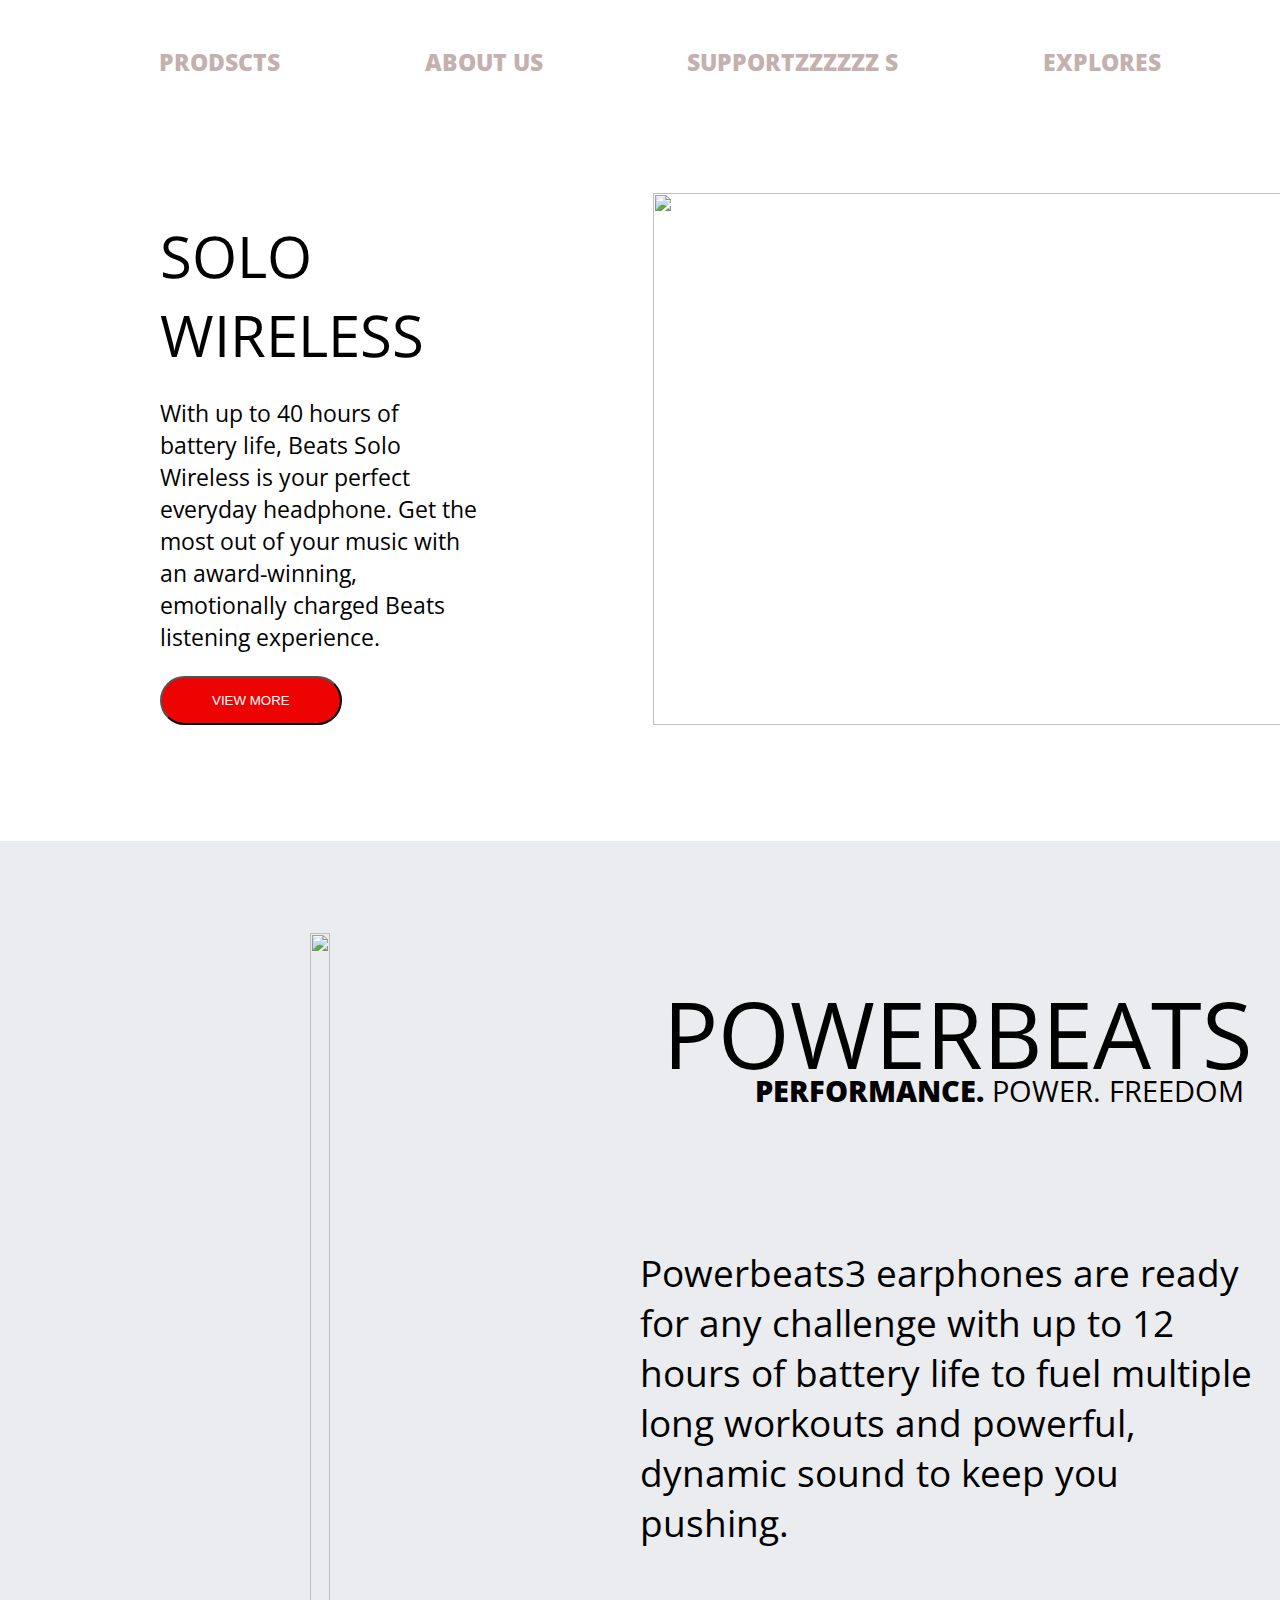
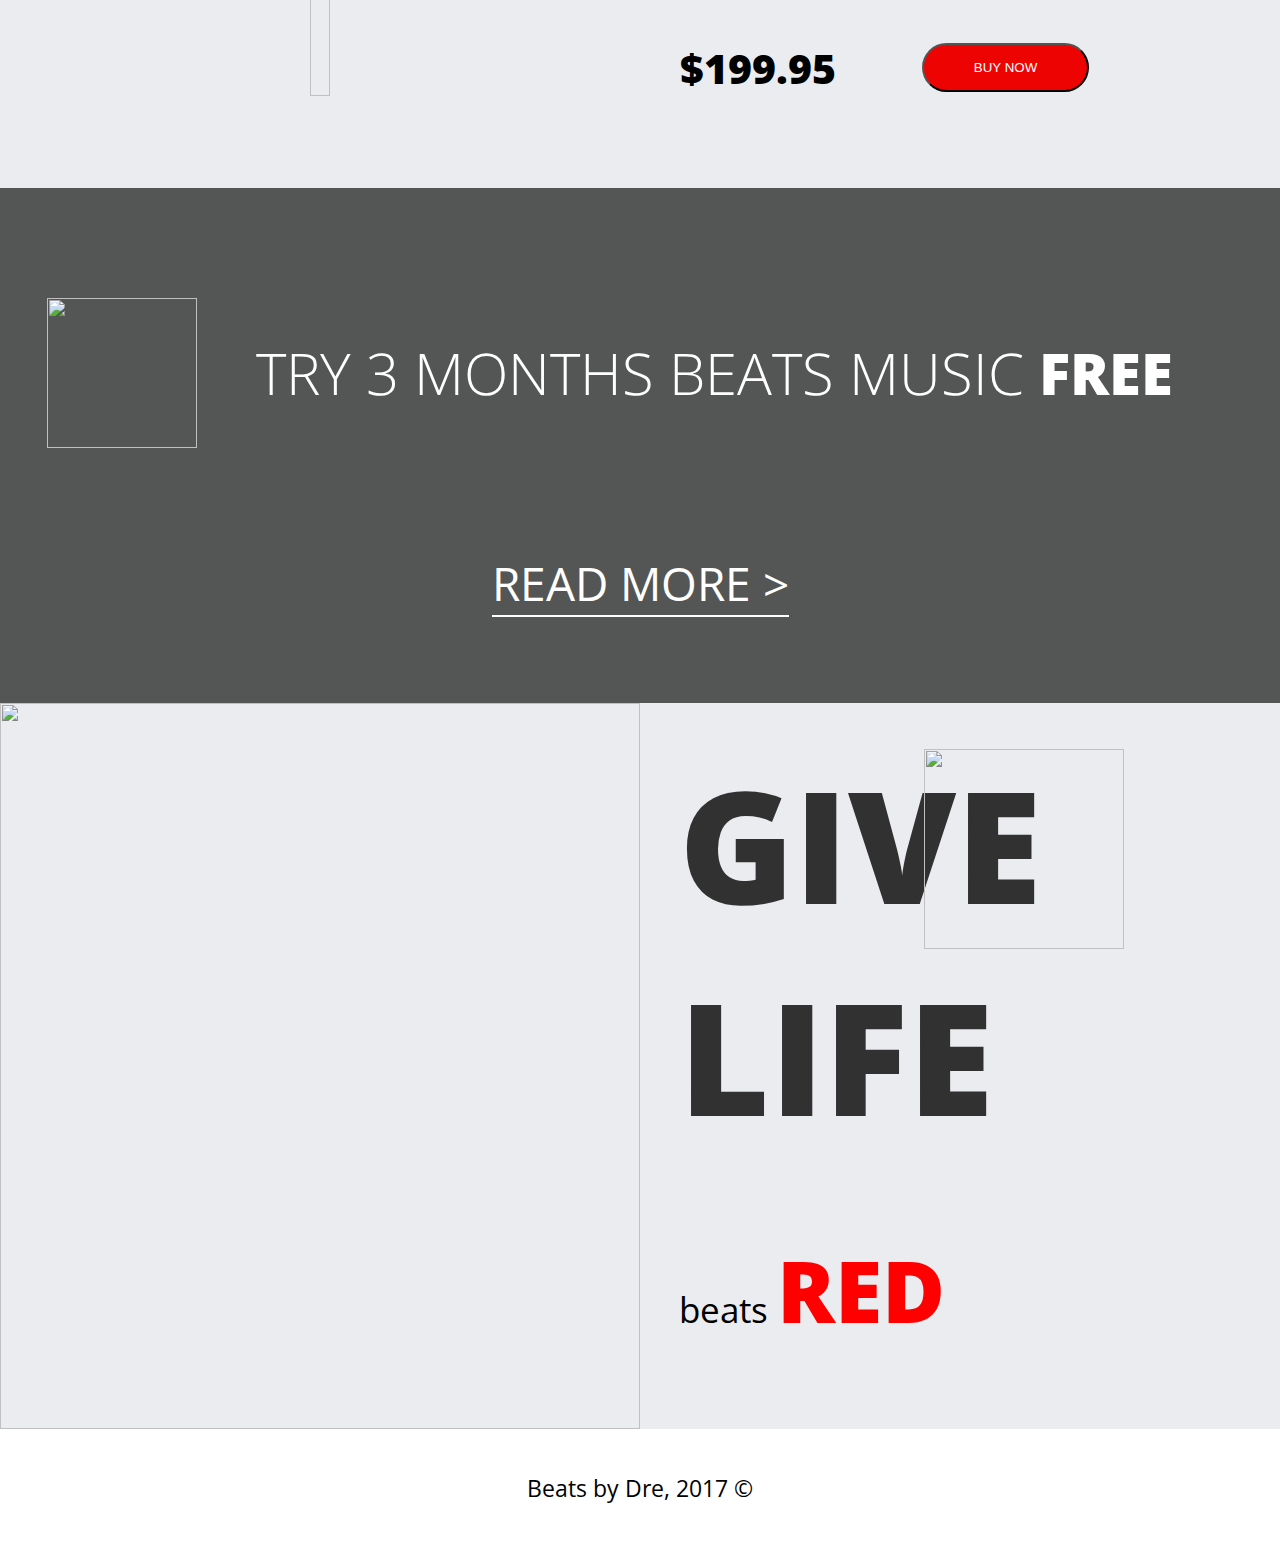
==== HTML & CSS Exam - 28 March 2020/02. Beats/index.html @ fbed69dc "mazane po produkta" ====
<html lang="en">
  <head>
    <meta charset="UTF-8" />
    <meta name="viewport" content="width=device-width, initial-scale=1.0" />
    <link rel="stylesheet" href="styles.css" />
    <title>Document</title>
  </head>
  <body>
    <section class="site-layout">
      <header class="site-header">
        <nav class="site-nav">
          <ul>
            <li>
              <span class="bold uppercase"><a href="#">PRODScts</a></span>
            </li>
            <li>
              <span class="bold uppercase"><a href="#">about us</a></span>
            </li>
            <li>
              <span class="bold uppercase"><a href="#">supportzzzzZZ  s</a></span>
            </li>
            <li>
              <span class="bold uppercase"><a href="#">explores</a></span>
            </li>
          </ul>
        </nav>
        <div class="header-content">
          <div class="left">
            <div class="inner">
              <p><span class="uppercase">solo wireless</span></p>
              <p>
                With up to 40 hours of battery life, Beats Solo Wireless is your
                perfect everyday headphone. Get the most out of your music with
                an award-winning, emotionally charged Beats listening
                experience.
              </p>
              <button class="round">
                <span class="uppercase">view more</span>
              </button>
            </div>
          </div>
          <div class="right">
            <img src="./images/beats-landing-main.jpg" alt="" />
          </div>
        </div>
      </header>
      <main class="site-main">
        <div class="image"></div>
        <div class="main-content">
          <div class="right">
            <div class="inner">
              <div class="powerbeats">
                <p><span class="uppercase">powerbeats</span></p>
                <p>
                  <span class="uppercase"
                    ><span class="bold">performance.</span> power. freedom</span
                  >
                </p>
              </div>
              <p>
                Powerbeats3 earphones are ready for any challenge with up to 12
                hours of battery life to fuel multiple long workouts and
                powerful, dynamic sound to keep you pushing.
              </p>

              <div class="price-button">
                <span class="price"> $199.95 </span>
                <button class="round">
                  <span class="uppercase">buy now</span>
                </button>
              </div>
            </div>
          </div>
          <div class="left">
            <div class="inner">
              <img src="images/powerbeats.png" alt="" />
            </div>
          </div>
        </div>
        <div class="read-more">
          <p>
            <img src="images/beats-logo-small-white.png" alt="" />
            <span class="uppercase"
              >try 3 months beats music <span class="bold">free</span></span
            >
          </p>
          <a href="#"> <span class="uppercase">read more</span> > </a>
        </div>
        <div class="give-life">
          <div class="left">
            <img src="images/beats-girl.png" alt="" />
          </div>
          <div class="right">
            <img src="images/beats-red.png" alt="" />
            <div class="right-text">
              <p>
                <span class="uppercase">give life</span>
              </p>
              <p>beats <span class="uppercase red bold">red</span></p>
            </div>
          </div>
        </div>
      </main>
      <footer><p>Beats by Dre, 2017 ©</p></footer>
    </section>
  </body>
</html>
---- HTML & CSS Exam - 28 March 2020/02. Beats/styles.css ----
@import url("https://fonts.googleapis.com/css2?family=Open+Sans:wght@300;400;600;700;800&display=swap");

html,
body {
  font-family: "Open Sans", sans-serif;
  margin: 0;
  padding: 0;
  overflow-x: hidden;
  font-size: 1.2em;
}

li {
  list-style-type: none;
}

a {
  text-decoration: none;
}

img {
  width: 100%;
}

p > span {
  font-size: 2.5em;
}

header {
  margin-bottom: 5em;
}

button.round {
  border-radius: 30px;
  padding: 15px 50px;
}

button.round:nth-of-type(1) {
  background-color: #ee0303;
  color: white;
}

.price {
  font-weight: 800;
  font-size: 1.8em;
  padding-right: 5px;
}

.red {
  color: red;
}
.site-layout {
  display: grid;
}

.site-header nav.site-nav ul {
  display: flex;
  margin: 0;
  justify-content: space-around;
}

.site-header nav {
  margin: 2em 2em 5em 2em;
}

.site-header .header-content {
  display: flex;
}

.site-header .header-content .left,
.site-header .header-content .right {
  flex: 1 1 50%;
}

.site-header .header-content .left {
  align-self: center;
}

.header-content .left .inner {
  margin: 0 auto;
  max-width: 50%;
}

.header-content .right {
  position: relative;
  left: 1%;
}

.site-header nav ul li a {
  color: rgb(197, 176, 176);
}

.site-main {
  background-color: #ebecef;
}

.uppercase {
  text-transform: uppercase;
}
.bold {
  font-weight: 800;
}

.site-header {
  background-color: #fff;
}

.main-content {
  display: flex;
  margin: 4em 0;
}

.main-content .left {
  order: 0;
}

.main-content .right {
  align-self: right;
  order: 1;
}

.main-content .left,
.main-content .right {
  flex: 1 1 50%;
  display: flex;
}

.main-content .left {
  justify-content: center;
}

.main-content .right .inner {
  flex: 0 0 80%;
  margin-right: 5%;
}

.main-content p:nth-of-type(1) {
  font-size: 1.6em;
}

.main-content p:nth-of-type(1) + p > span {
  font-size: 1.5rem;
}

.powerbeats {
  margin-left: 1em;
  display: flex;
  flex-wrap: wrap;
  flex-direction: column;
  justify-content: center;
  align-items: baseline;
  position: relative;

  margin-bottom: 5em;
}

.powerbeats p ~ p {
  position: absolute;
  top: 5em;
  left: 4em;
}

.price-button {
  display: flex;
  max-width: 80%;
  margin-top: 4em;
  justify-content: space-around;
  align-items: center;
}

.price-button > span.price {
  align-self: flex-end;
}

.read-more {
  background-color: #545555;
  display: flex;
  justify-content: center;
  height: 47vh;
  text-align: center;
  flex-wrap: wrap;
  color: #fff;
  padding: 2em 0;
}

.read-more > p {
  flex: 1 1 100%;
  align-self: center;
}

.read-more a {
  align-self: center;
  font-size: 2em;
  color: #fff;
  border-bottom: 2px solid #fff;
}

.read-more p {
  display: flex;
  justify-content: center;
}

.read-more p > span {
  flex: 0 0 18em;
  align-self: center;
}

.read-more p > img {
  width: 150px;
}
.read-more p {
  font-weight: 200;
}

.give-life {
  display: flex;
}

.give-life .left,
.give-life .right {
  flex: 1 1 50%;
}

.give-life .left img {
  width: 100%;
}

.give-life img {
  width: 200px;
}

.give-life .right {
  display: flex;
  justify-content: center;
}

.give-life .right img {
  order: 1;
  flex: 0 0 2em;
  padding: 2em 0;
}

.give-life .right-text {
  display: flex;
  flex-wrap: wrap;
  flex-direction: column;
  justify-content: center;
  align-content: center;
  max-width: 20%;
}

.give-life .right-text p:first-child > span {
    font-weight: 800;
    font-size: 4.5em;
    color: #313131;
}

.give-life .right-text p  {
    font-size: 1.5em;
}

footer p {
  padding: 20px;
  text-align: center;
}
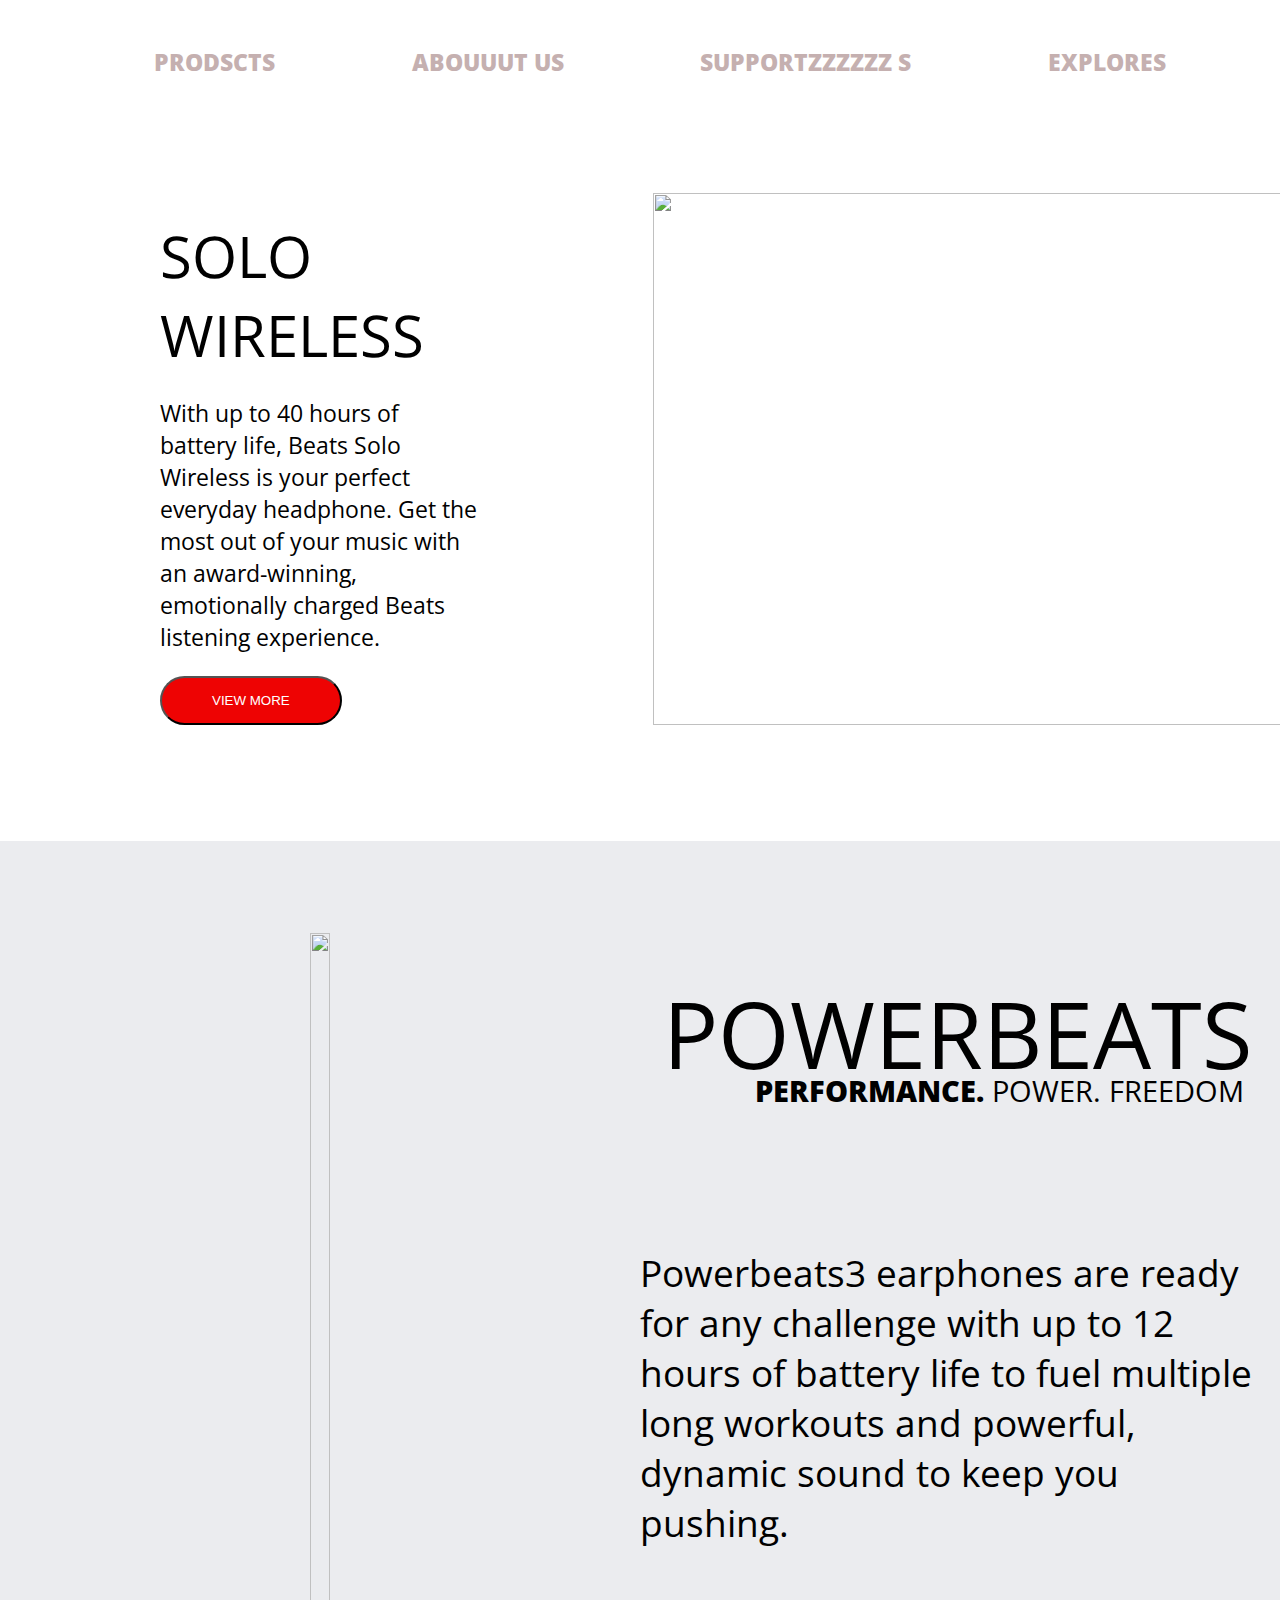
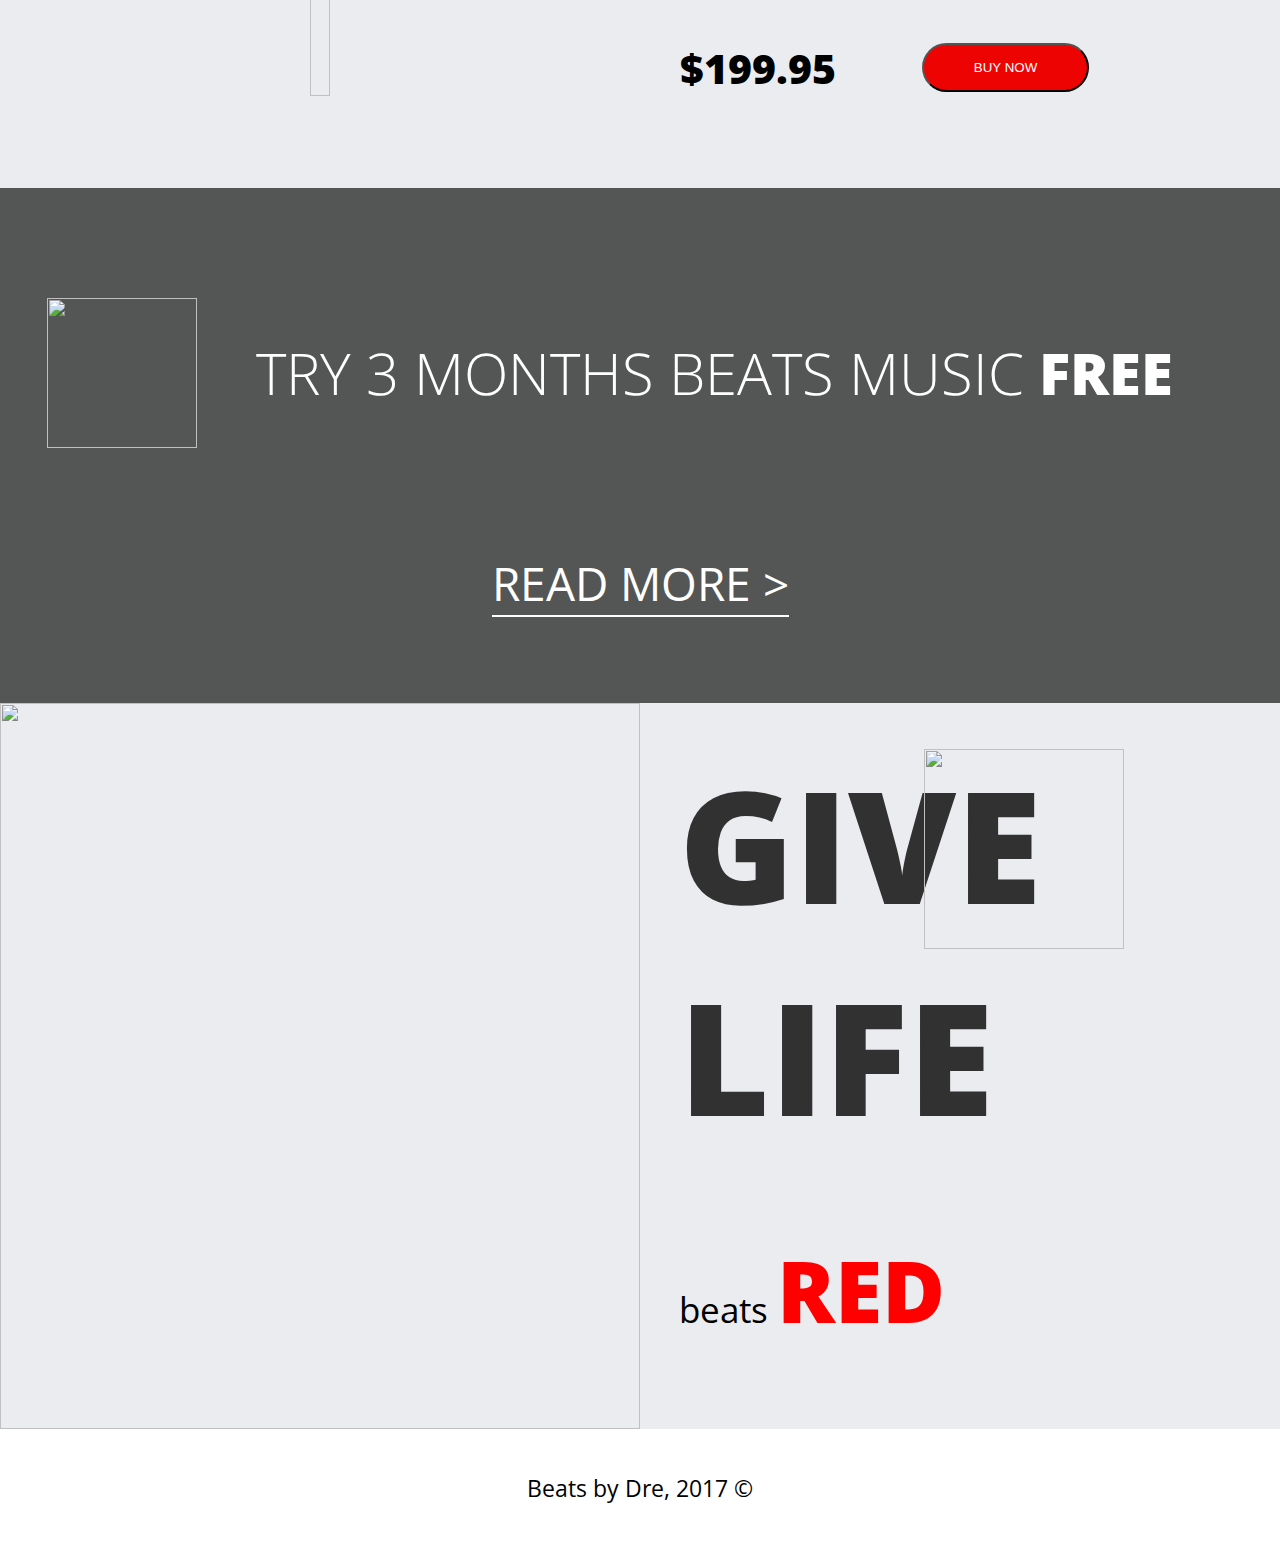
==== commit 9c77e8a7: "update about us" ====
--- a/HTML & CSS Exam - 28 March 2020/02. Beats/index.html
+++ b/HTML & CSS Exam - 28 March 2020/02. Beats/index.html
@@ -14,7 +14,7 @@
               <span class="bold uppercase"><a href="#">PRODScts</a></span>
             </li>
             <li>
-              <span class="bold uppercase"><a href="#">about us</a></span>
+              <span class="bold uppercase"><a href="#">aboUUUt us</a></span>
             </li>
             <li>
               <span class="bold uppercase"><a href="#">supportzzzzZZ  s</a></span>
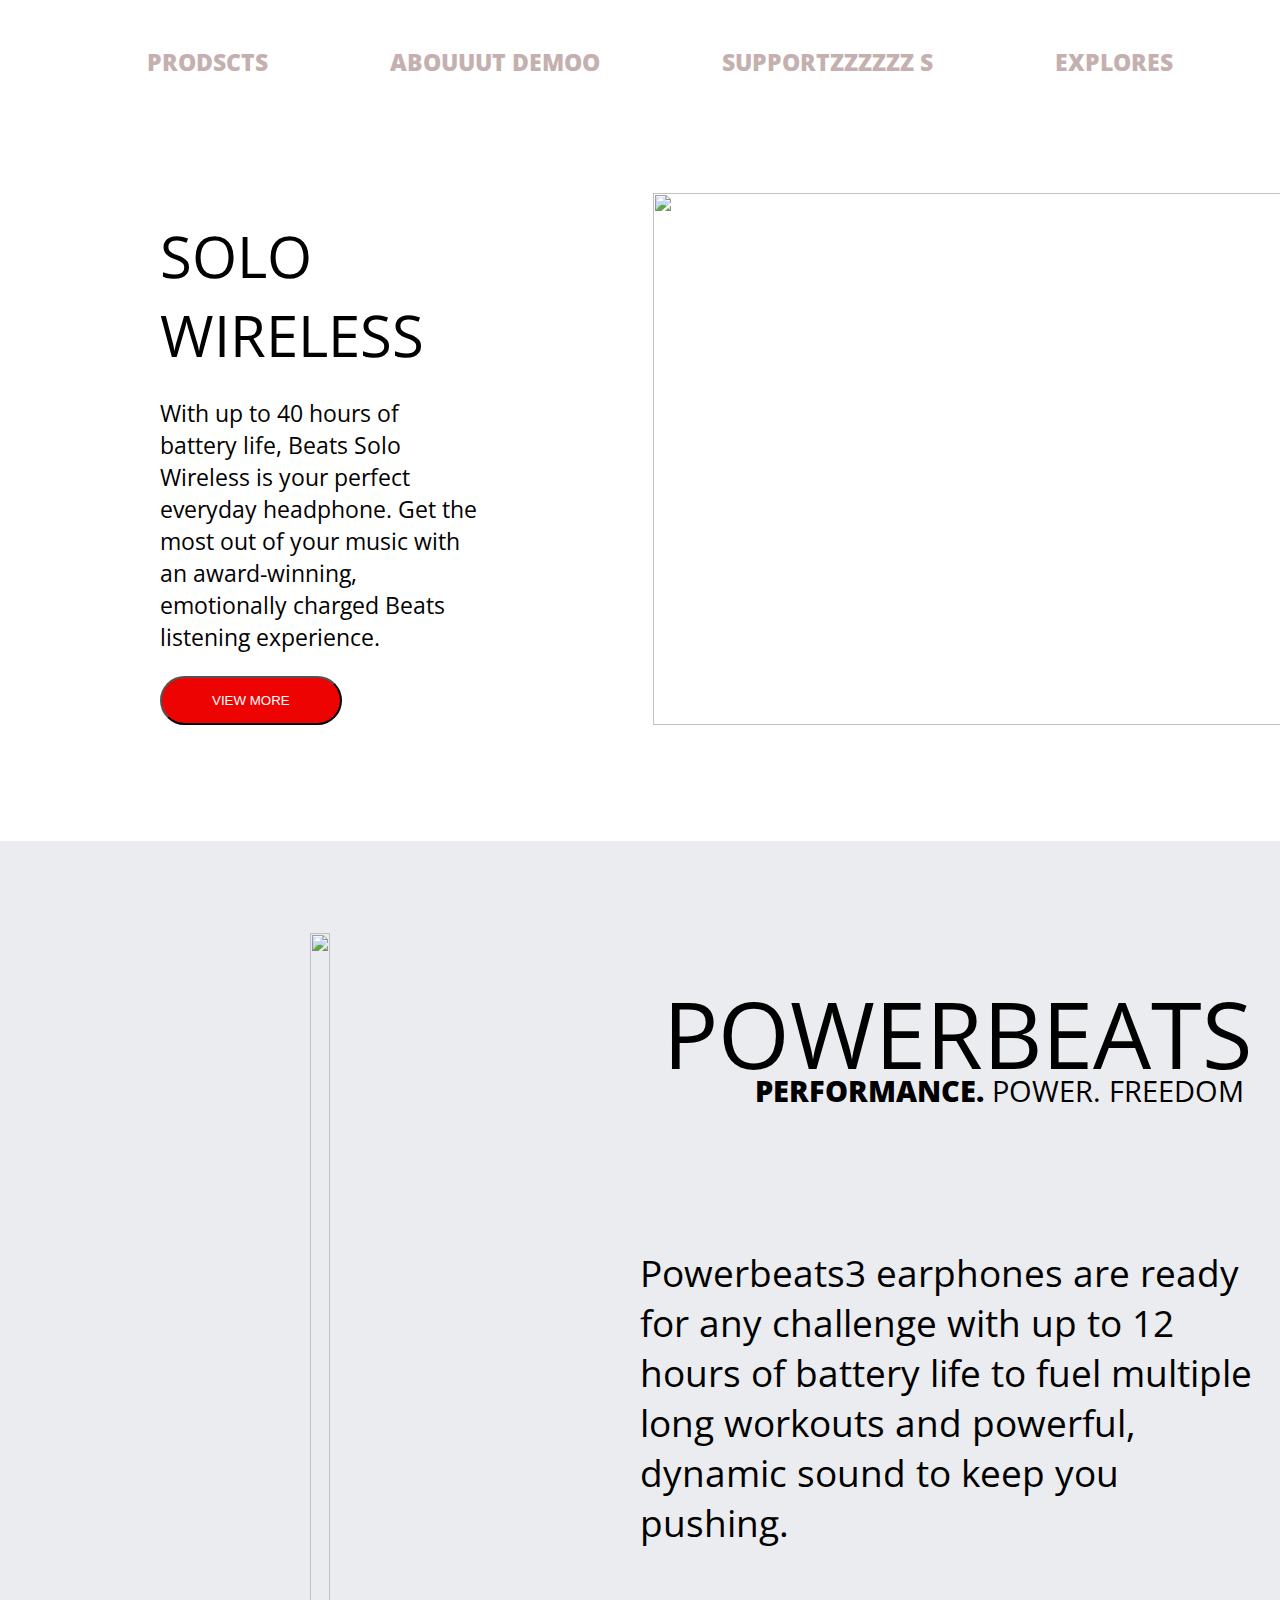
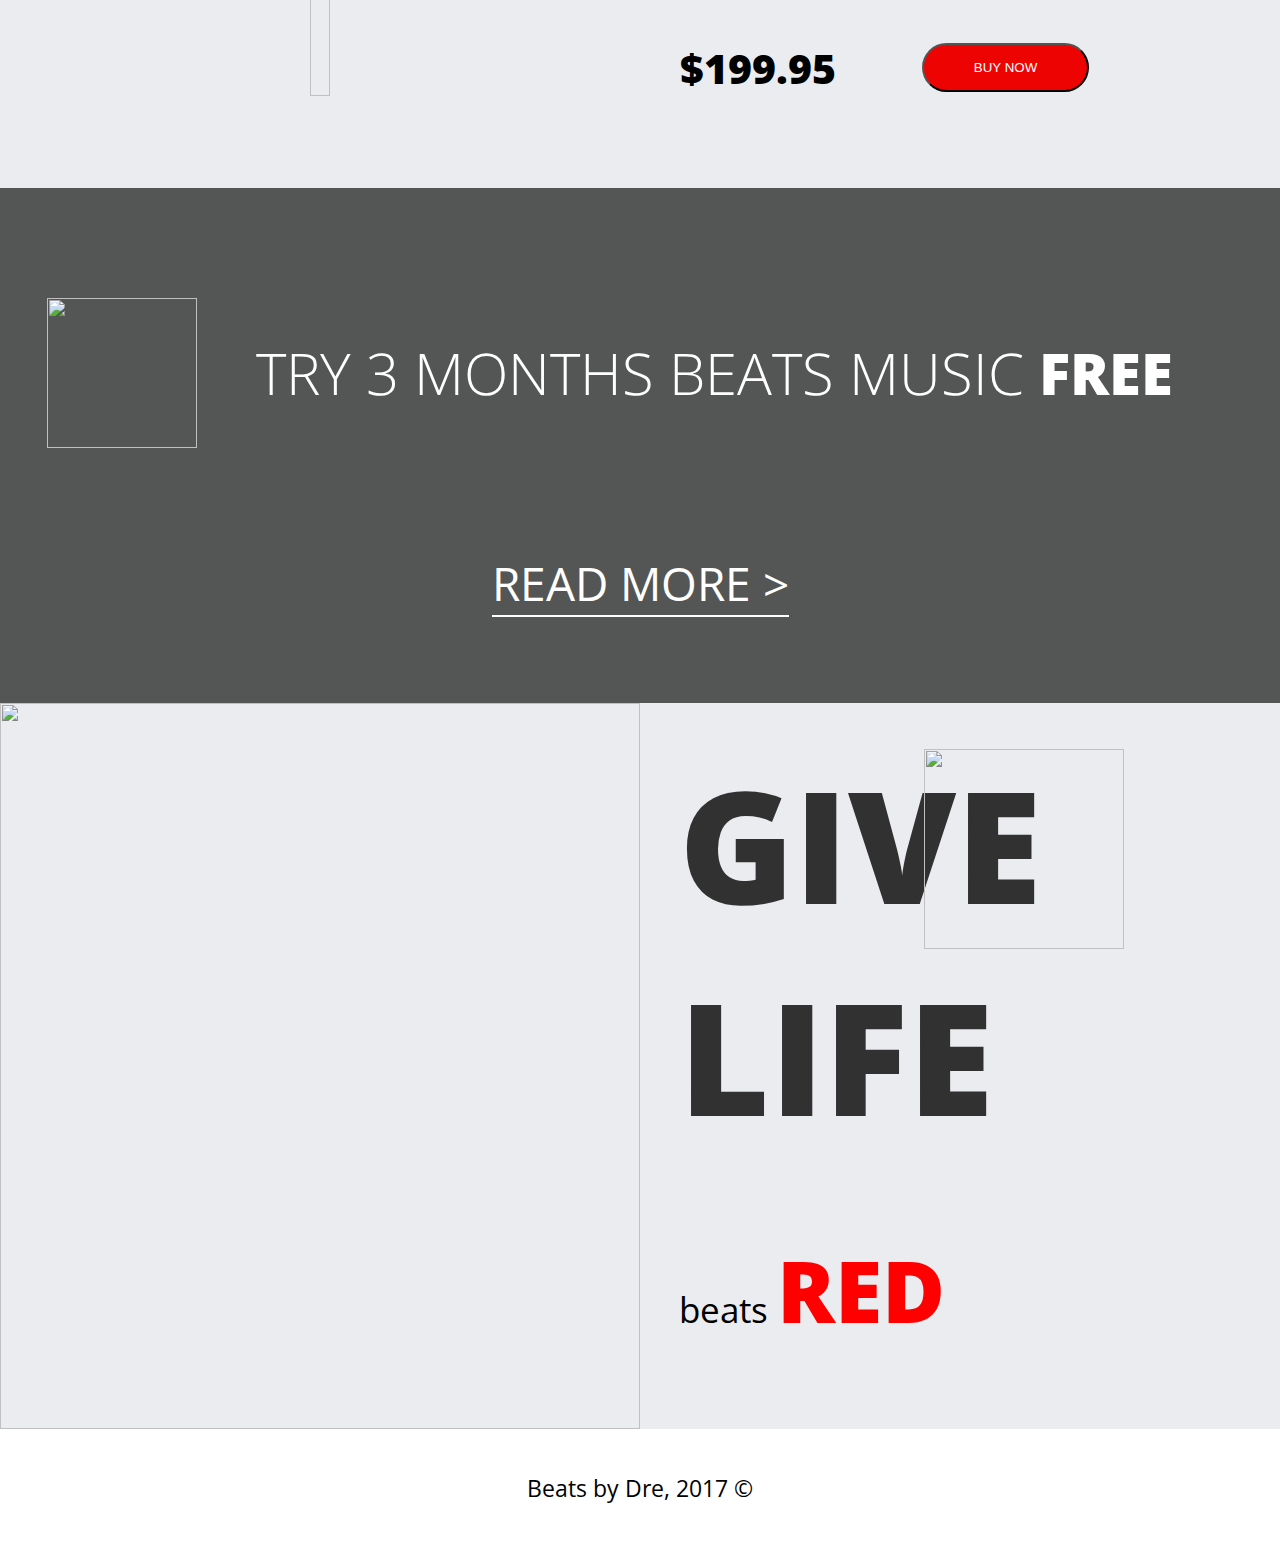
==== commit 490b8152: "stashed changes" ====
--- a/HTML & CSS Exam - 28 March 2020/02. Beats/index.html
+++ b/HTML & CSS Exam - 28 March 2020/02. Beats/index.html
@@ -14,7 +14,7 @@
               <span class="bold uppercase"><a href="#">PRODScts</a></span>
             </li>
             <li>
-              <span class="bold uppercase"><a href="#">aboUUUt us</a></span>
+              <span class="bold uppercase"><a href="#">aboUUUt DEMOO</a></span>
             </li>
             <li>
               <span class="bold uppercase"><a href="#">supportzzzzZZ  s</a></span>
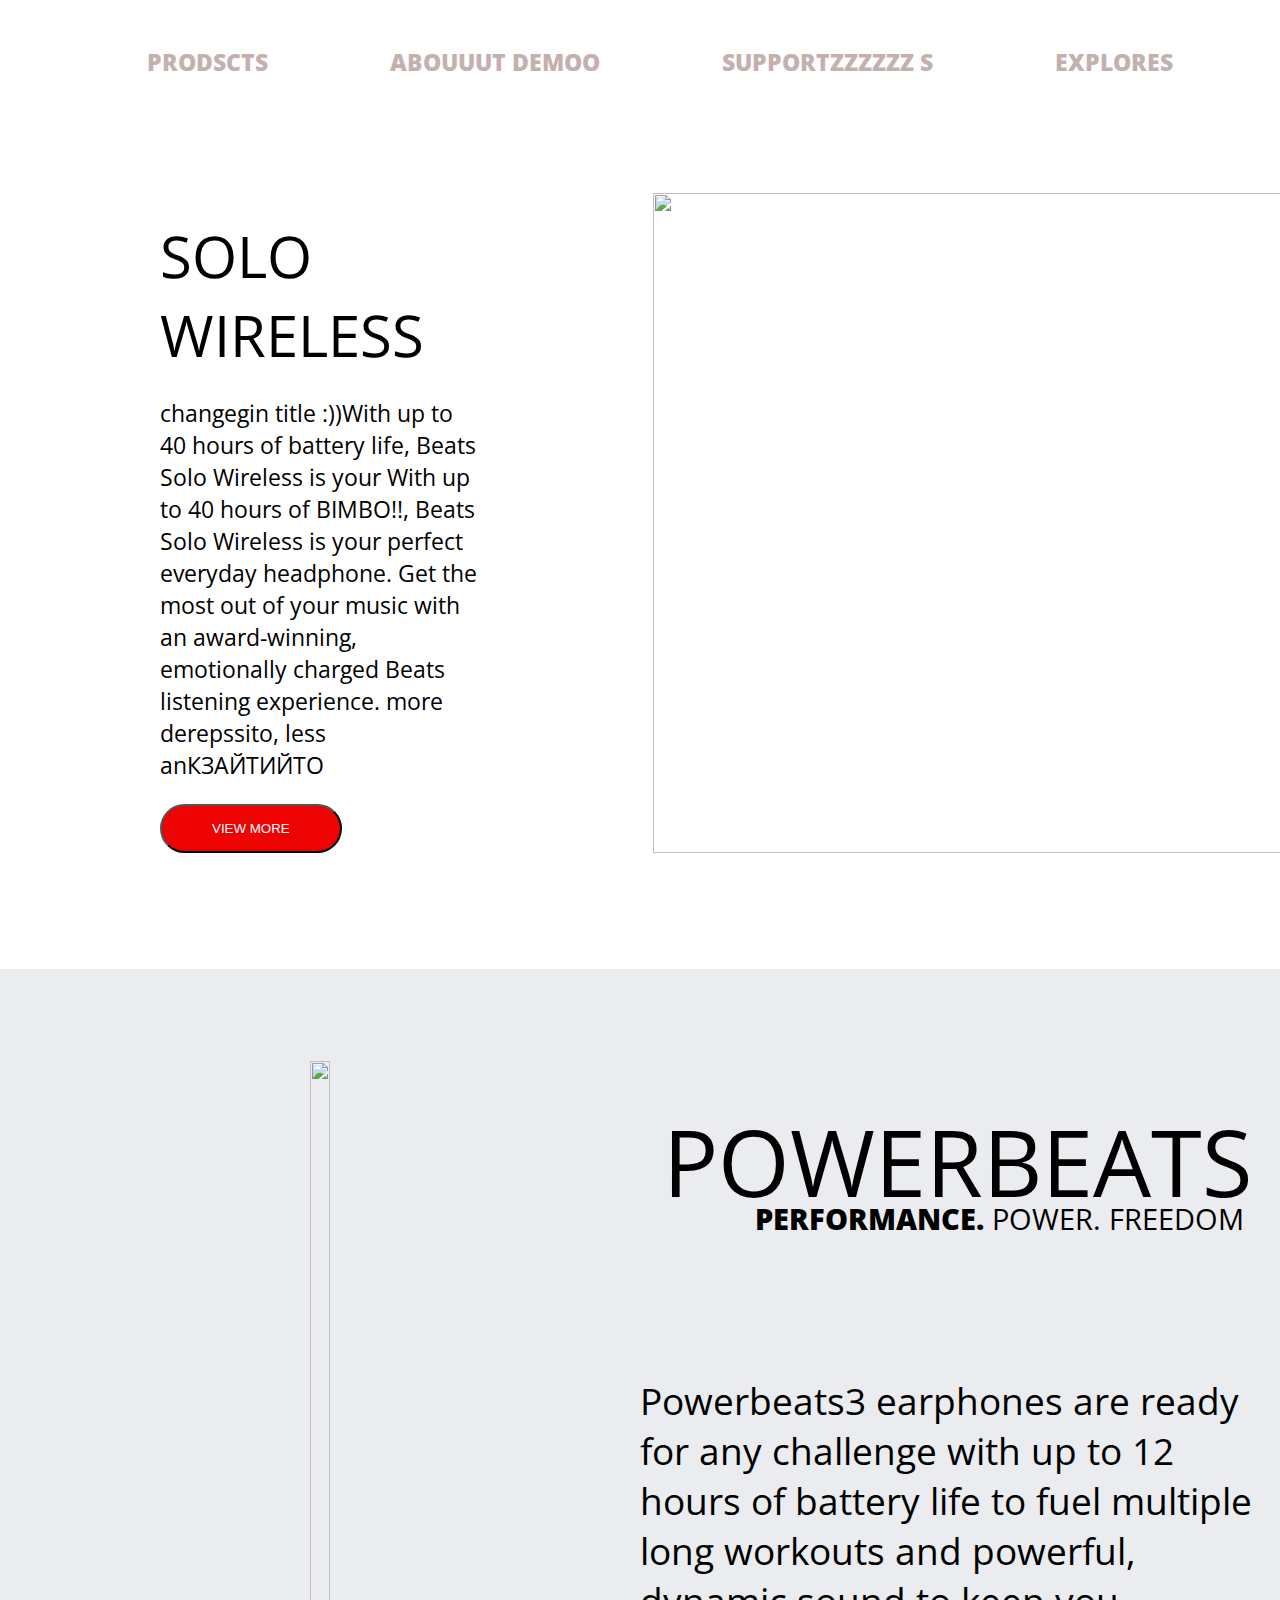
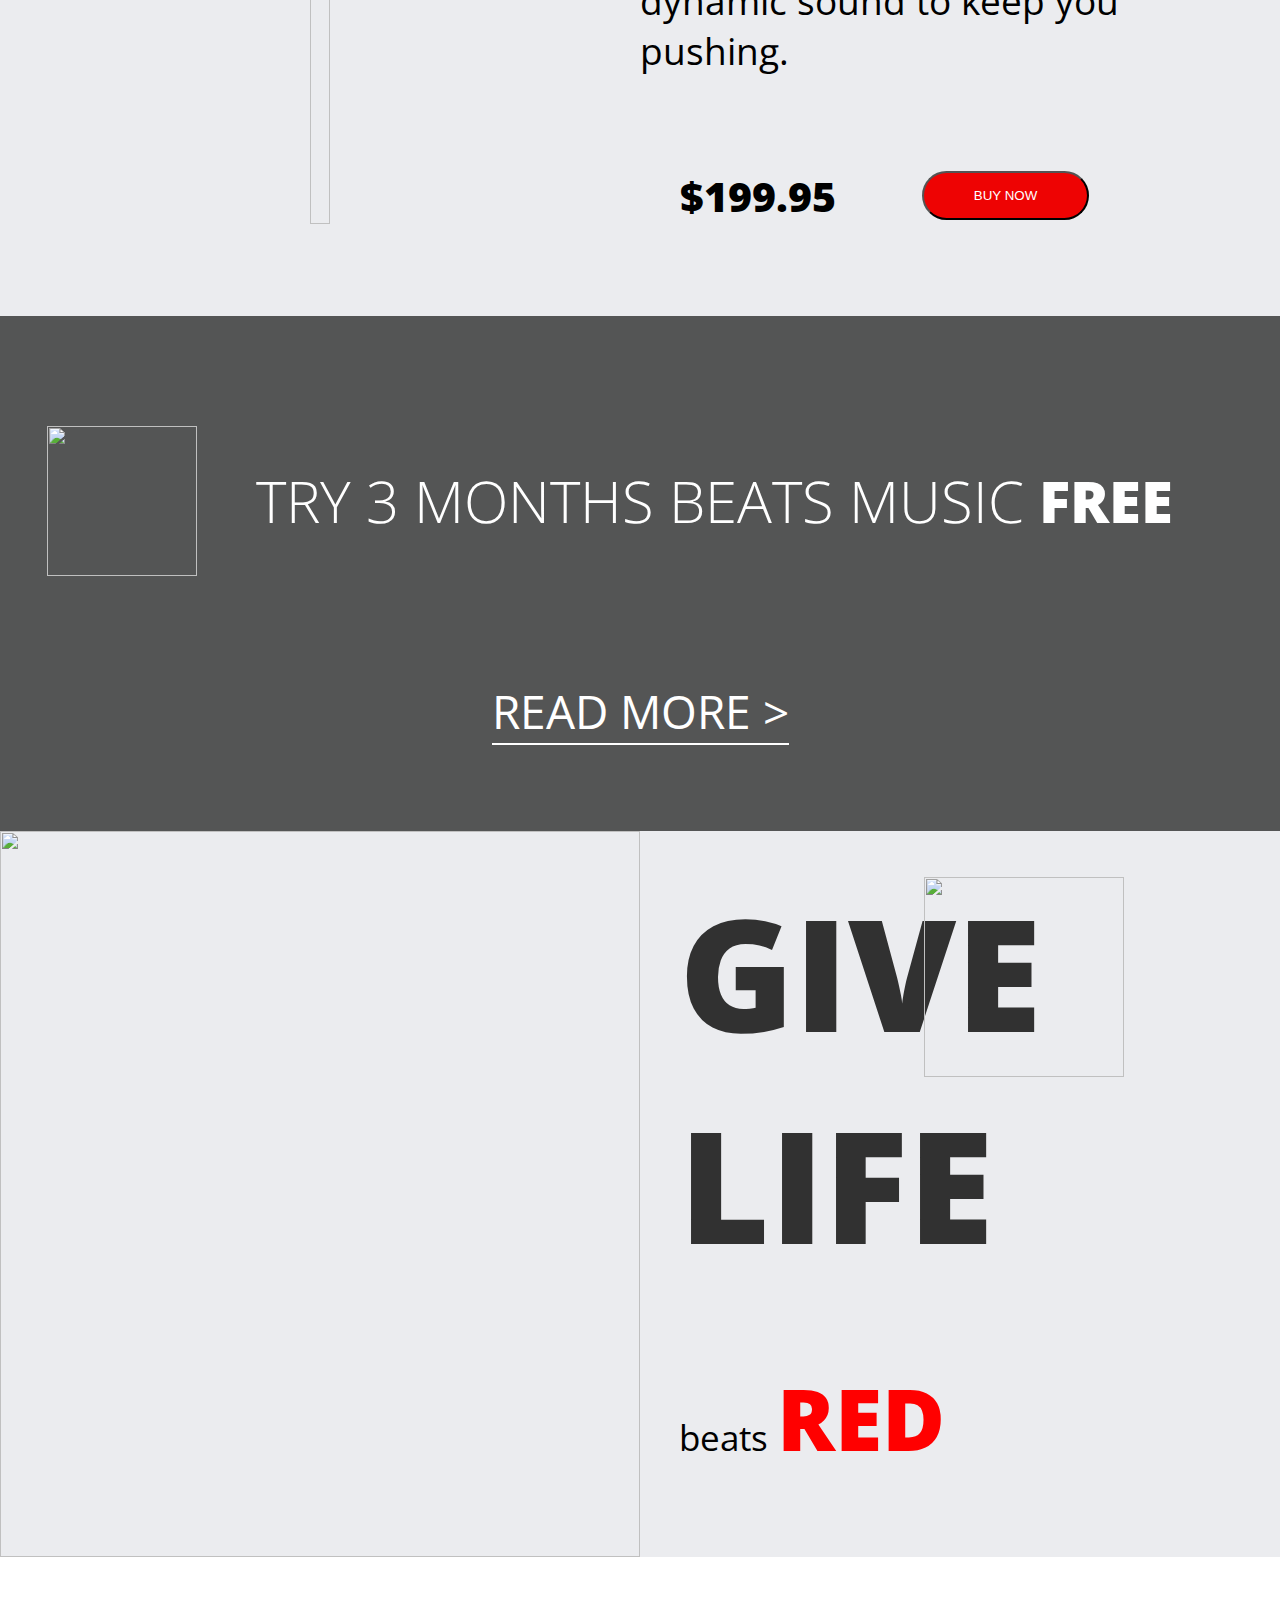
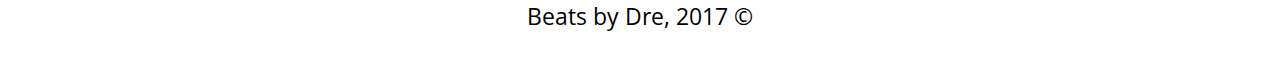
==== commit 1ae268eb: "Merge branch 'master' of https://github.com/aquafreq/html-css-exams" ====
--- a/HTML & CSS Exam - 28 March 2020/02. Beats/index.html
+++ b/HTML & CSS Exam - 28 March 2020/02. Beats/index.html
@@ -29,10 +29,12 @@
             <div class="inner">
               <p><span class="uppercase">solo wireless</span></p>
               <p>
-                With up to 40 hours of battery life, Beats Solo Wireless is your
+                changegin title :))With up to 40 hours of battery life, Beats Solo Wireless is your
+                With up to 40 hours of BIMBO!!, Beats Solo Wireless is your
                 perfect everyday headphone. Get the most out of your music with
                 an award-winning, emotionally charged Beats listening
                 experience.
+                more derepssito, less anКЗАЙТИЙТО
               </p>
               <button class="round">
                 <span class="uppercase">view more</span>
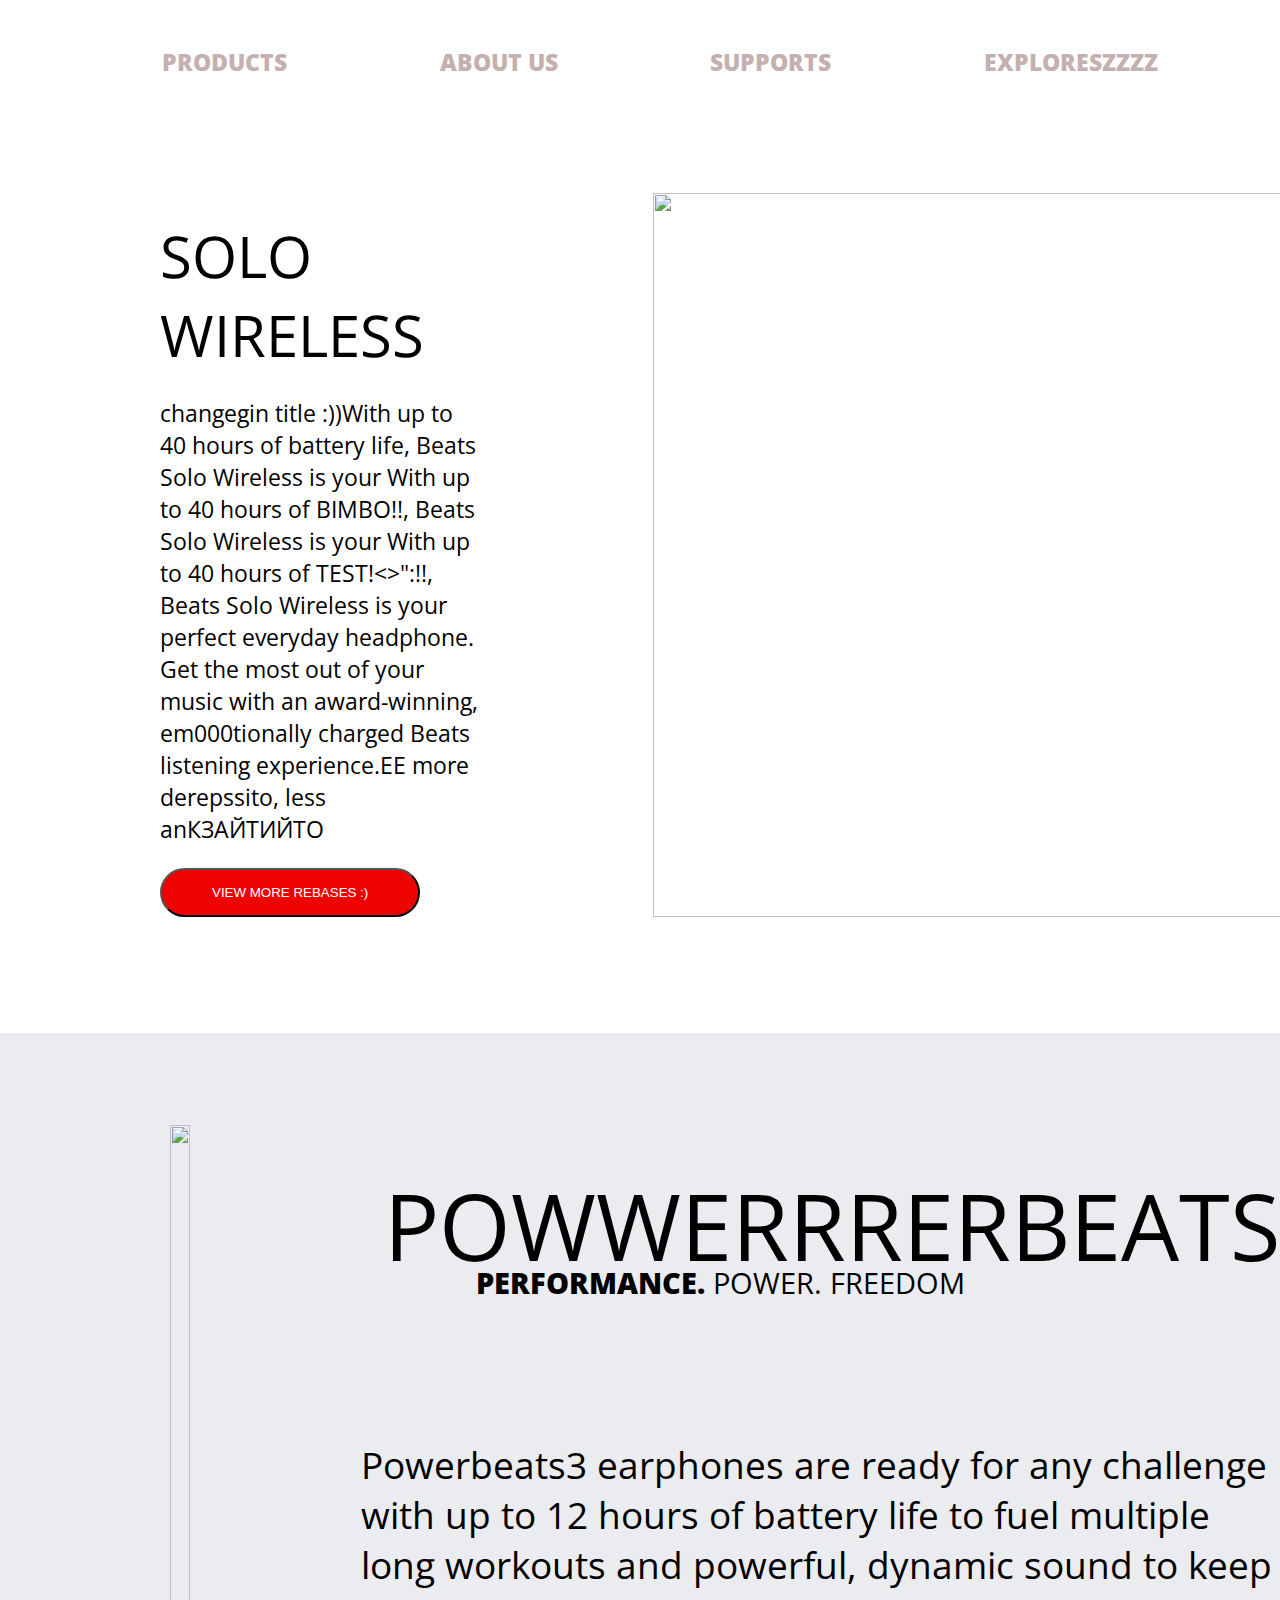
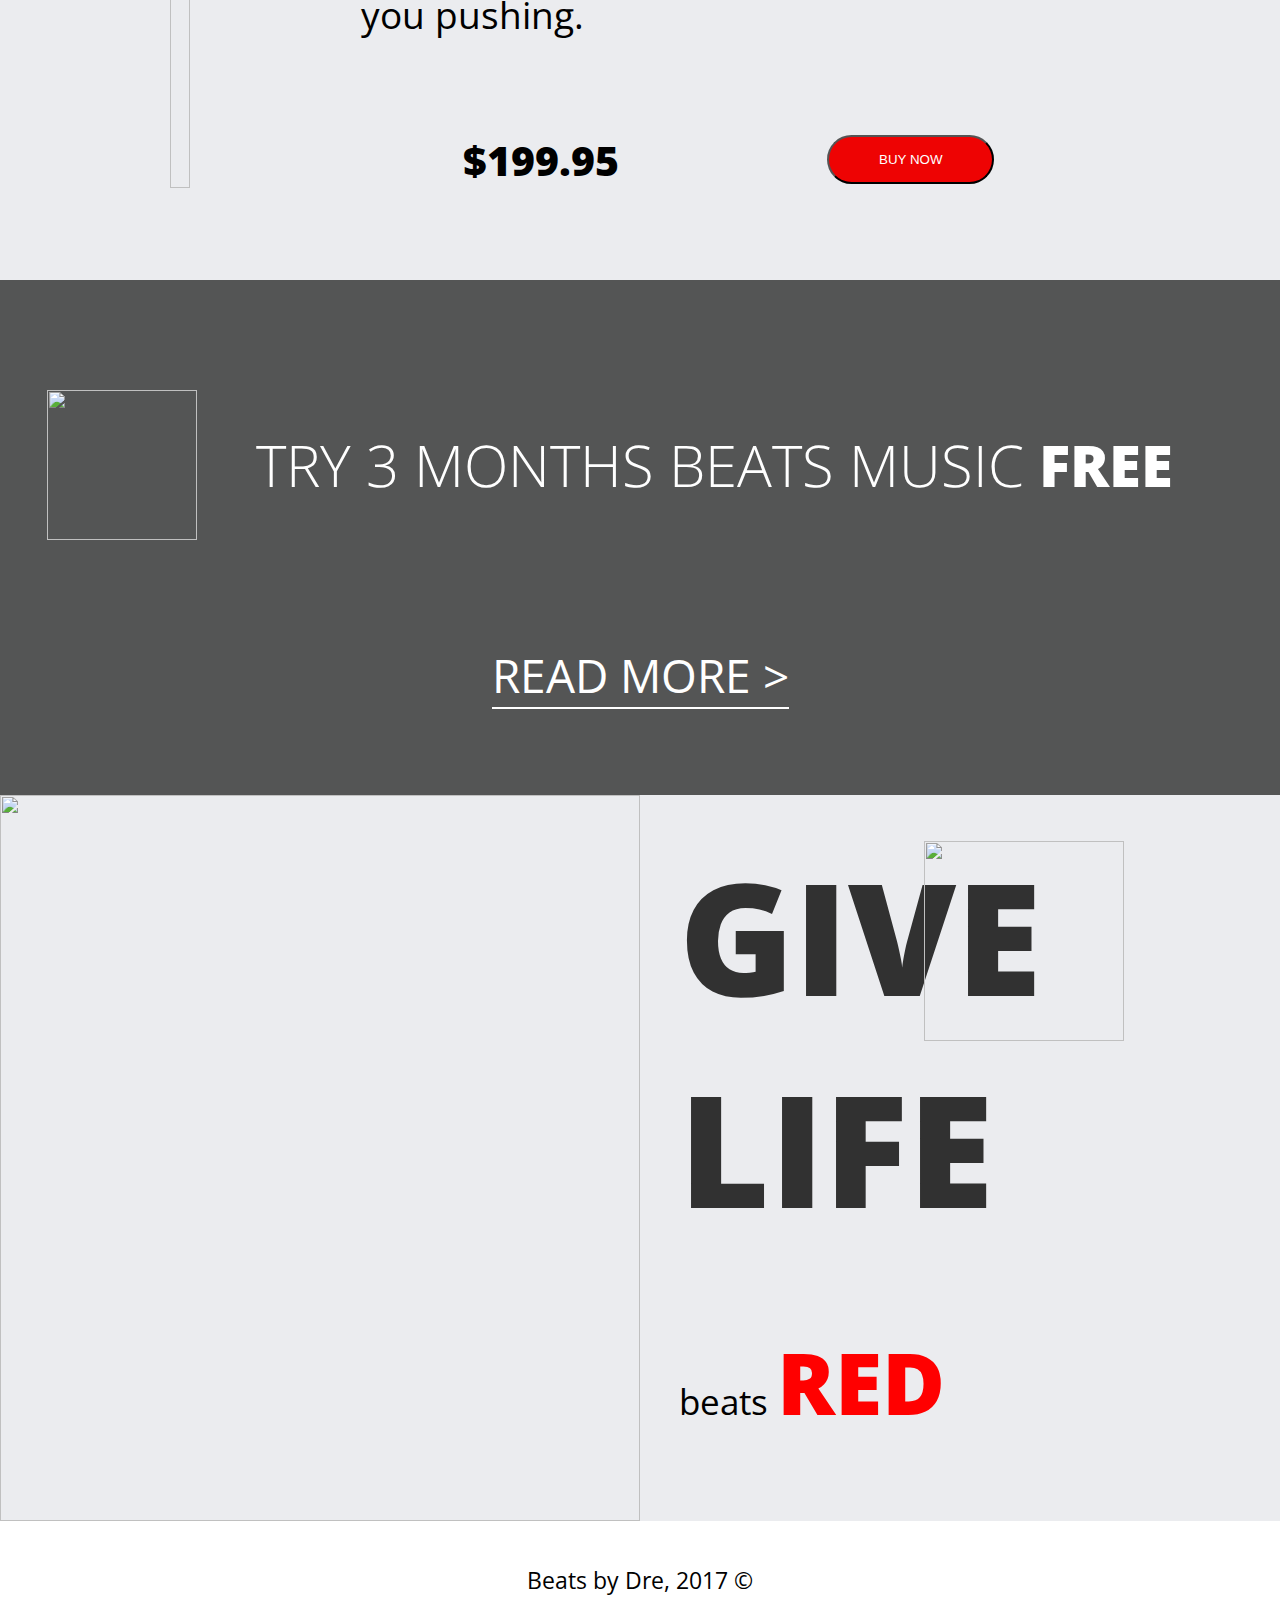
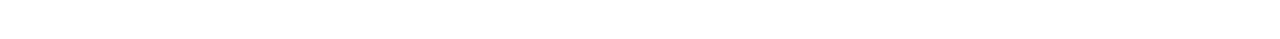
==== commit 3f630d19: "update power" ====
--- a/HTML & CSS Exam - 28 March 2020/02. Beats/index.html
+++ b/HTML & CSS Exam - 28 March 2020/02. Beats/index.html
@@ -11,16 +11,16 @@
         <nav class="site-nav">
           <ul>
             <li>
-              <span class="bold uppercase"><a href="#">PRODScts</a></span>
+              <span class="bold uppercase"><a href="#">products</a></span>
             </li>
             <li>
-              <span class="bold uppercase"><a href="#">aboUUUt DEMOO</a></span>
+              <span class="bold uppercase"><a href="#">about us</a></span>
             </li>
             <li>
-              <span class="bold uppercase"><a href="#">supportzzzzZZ  s</a></span>
+              <span class="bold uppercase"><a href="#">supports</a></span>
             </li>
             <li>
-              <span class="bold uppercase"><a href="#">explores</a></span>
+              <span class="bold uppercase"><a href="#">exploreszzzz</a></span>
             </li>
           </ul>
         </nav>
@@ -31,13 +31,14 @@
               <p>
                 changegin title :))With up to 40 hours of battery life, Beats Solo Wireless is your
                 With up to 40 hours of BIMBO!!, Beats Solo Wireless is your
+                With up to 40 hours of TEST!<>":!!, Beats Solo Wireless is your
                 perfect everyday headphone. Get the most out of your music with
-                an award-winning, emotionally charged Beats listening
-                experience.
+                an award-winning, em000tionally charged Beats listening
+                experience.EE
                 more derepssito, less anКЗАЙТИЙТО
-              </p>
+                </p>
               <button class="round">
-                <span class="uppercase">view more</span>
+                <span class="uppercase">view more rebases :)</span>
               </button>
             </div>
           </div>
@@ -52,7 +53,7 @@
           <div class="right">
             <div class="inner">
               <div class="powerbeats">
-                <p><span class="uppercase">powerbeats</span></p>
+                <p><span class="uppercase">powWERRRerbeats</span></p>
                 <p>
                   <span class="uppercase"
                     ><span class="bold">performance.</span> power. freedom</span
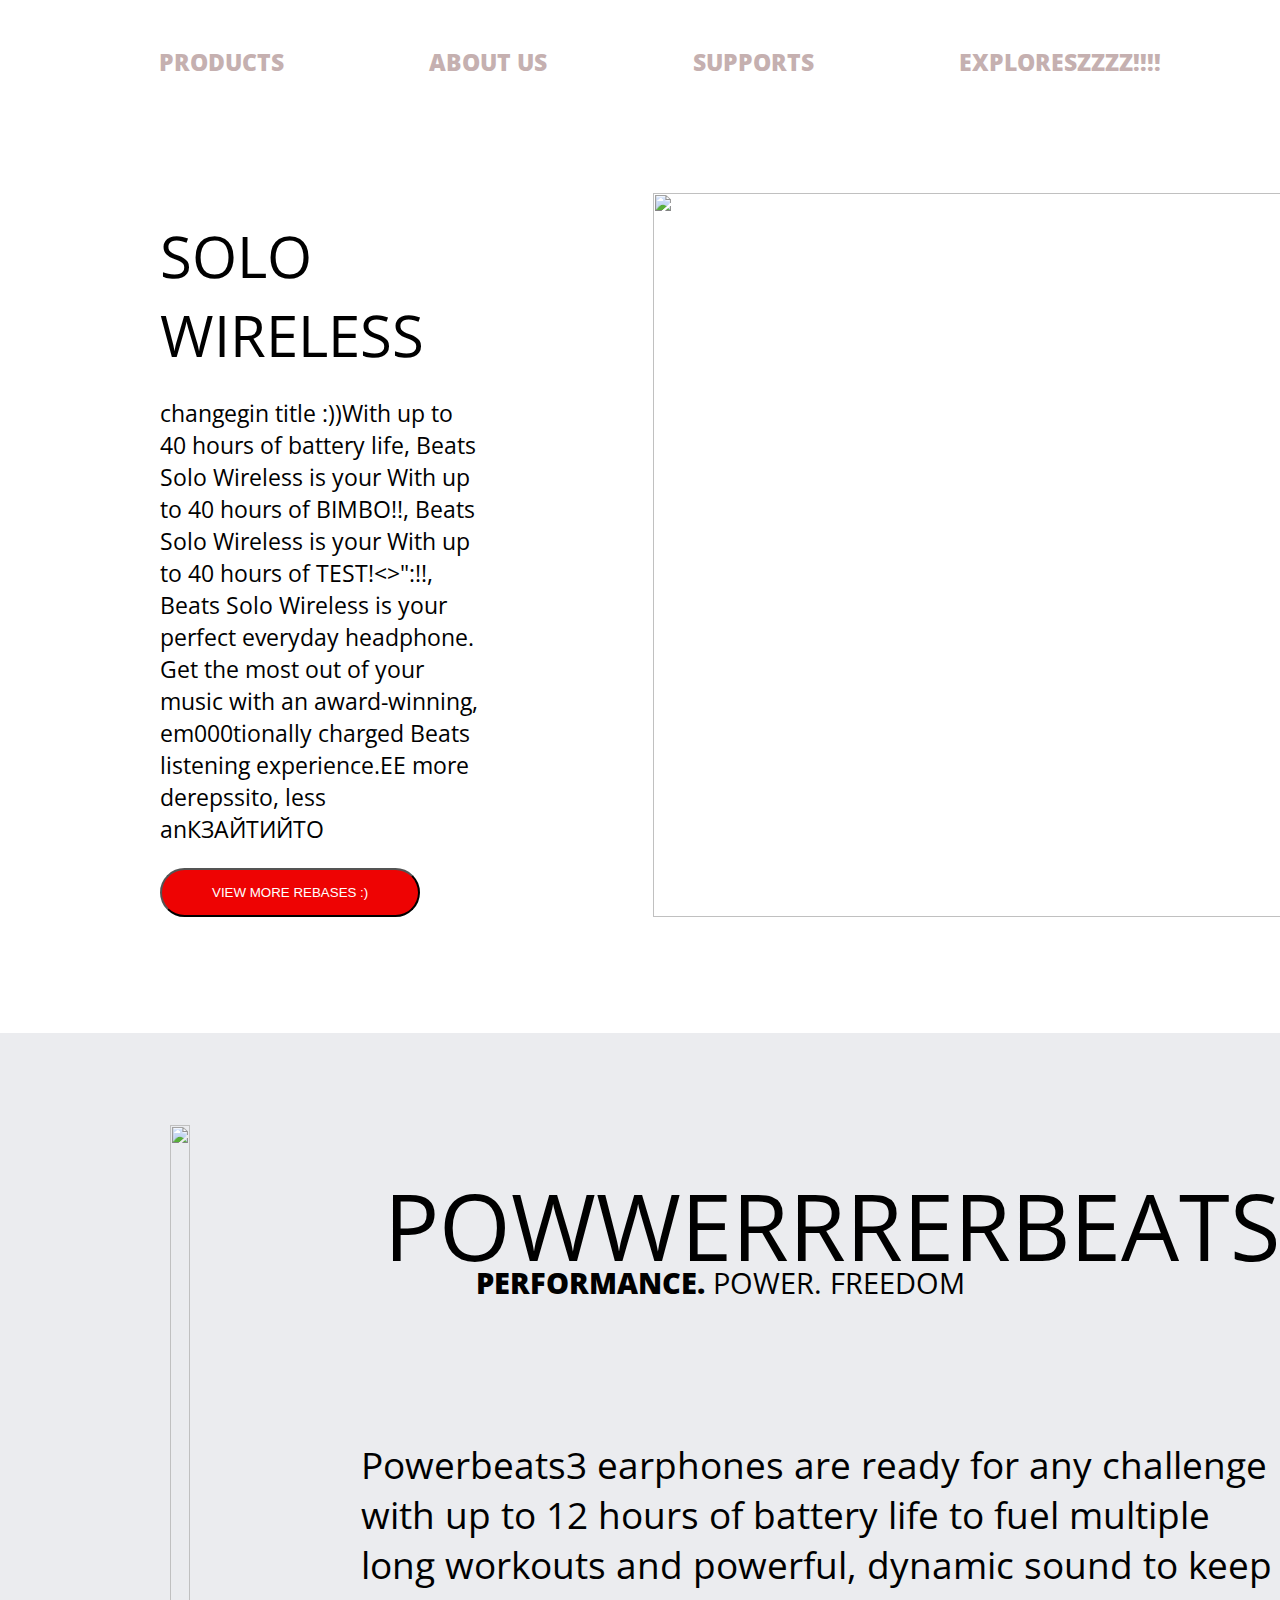
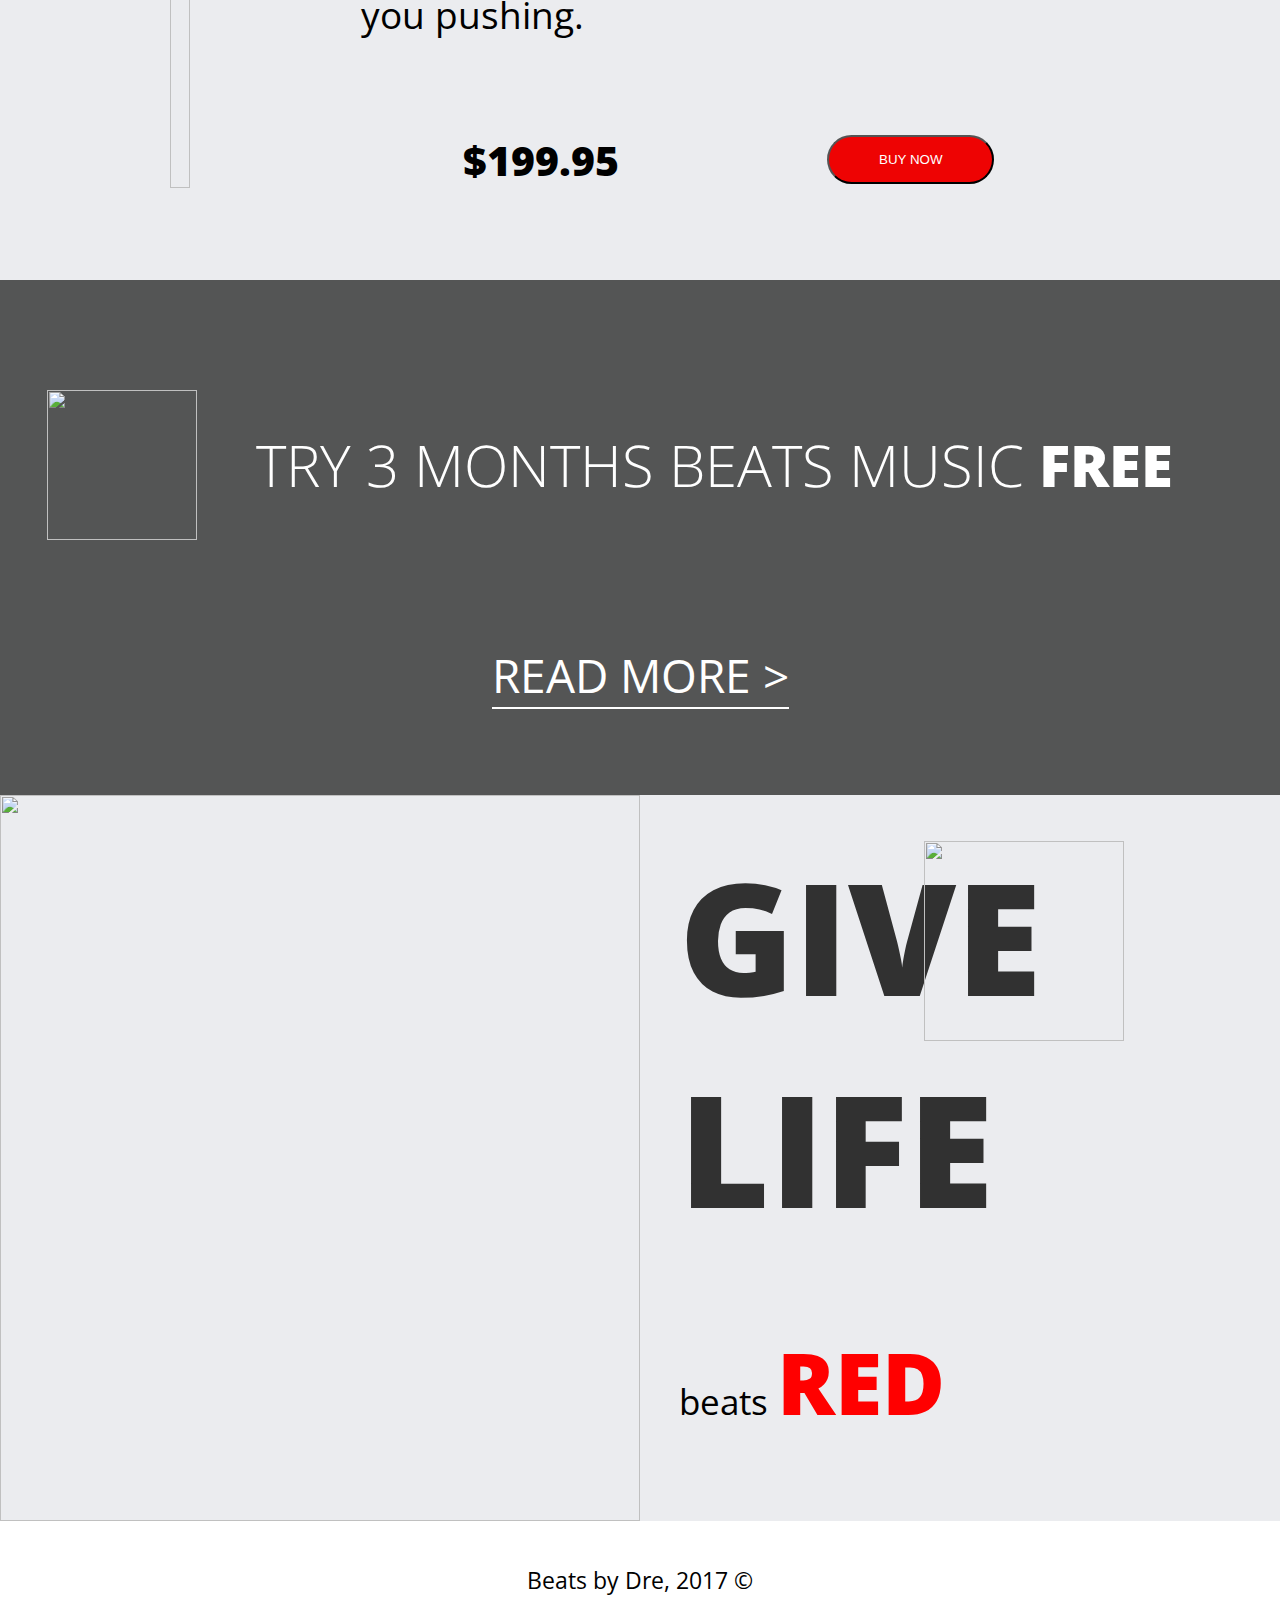
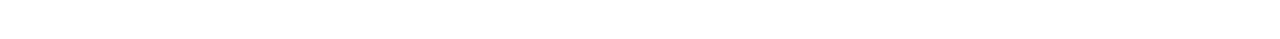
==== commit e0cef74d: "updated LI) no worries" ====
--- a/HTML & CSS Exam - 28 March 2020/02. Beats/index.html
+++ b/HTML & CSS Exam - 28 March 2020/02. Beats/index.html
@@ -20,7 +20,7 @@
               <span class="bold uppercase"><a href="#">supports</a></span>
             </li>
             <li>
-              <span class="bold uppercase"><a href="#">exploreszzzz</a></span>
+              <span class="bold uppercase"><a href="#">exploreszzzz!!!!</a></span>
             </li>
           </ul>
         </nav>
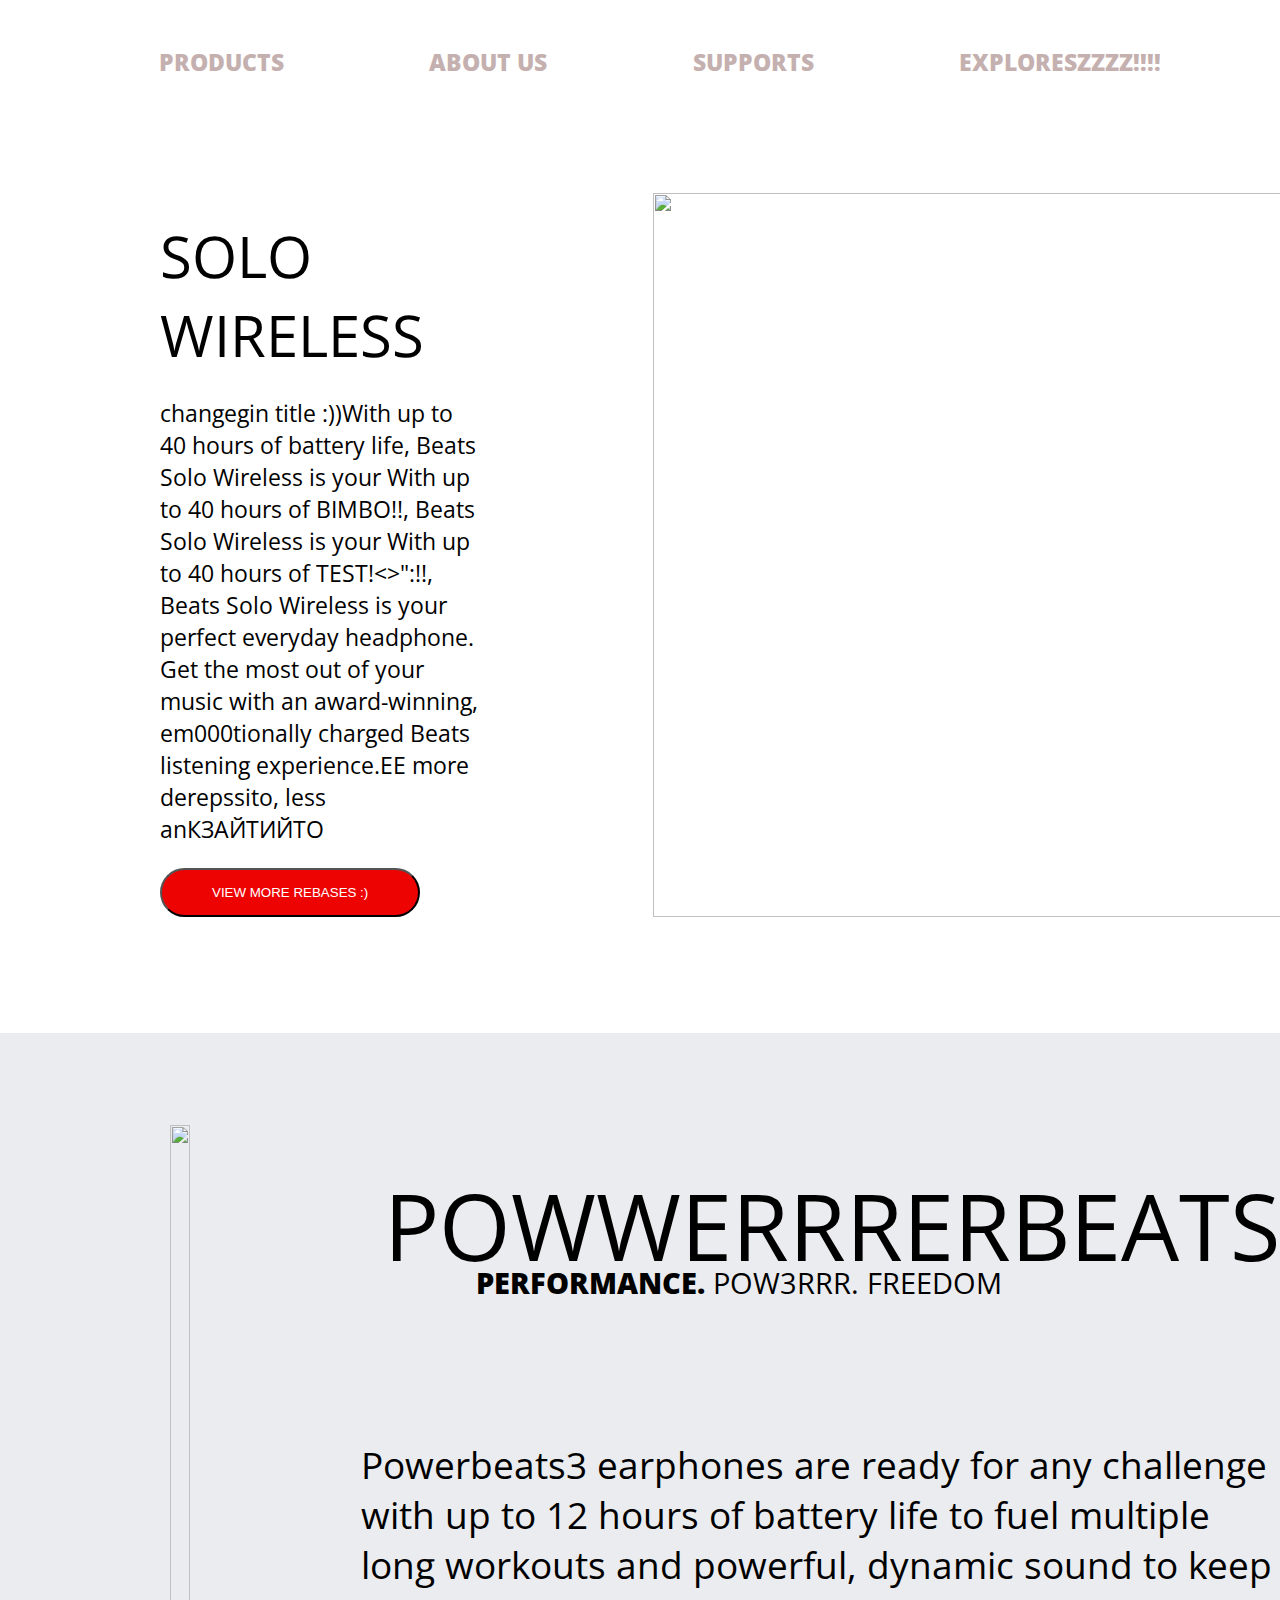
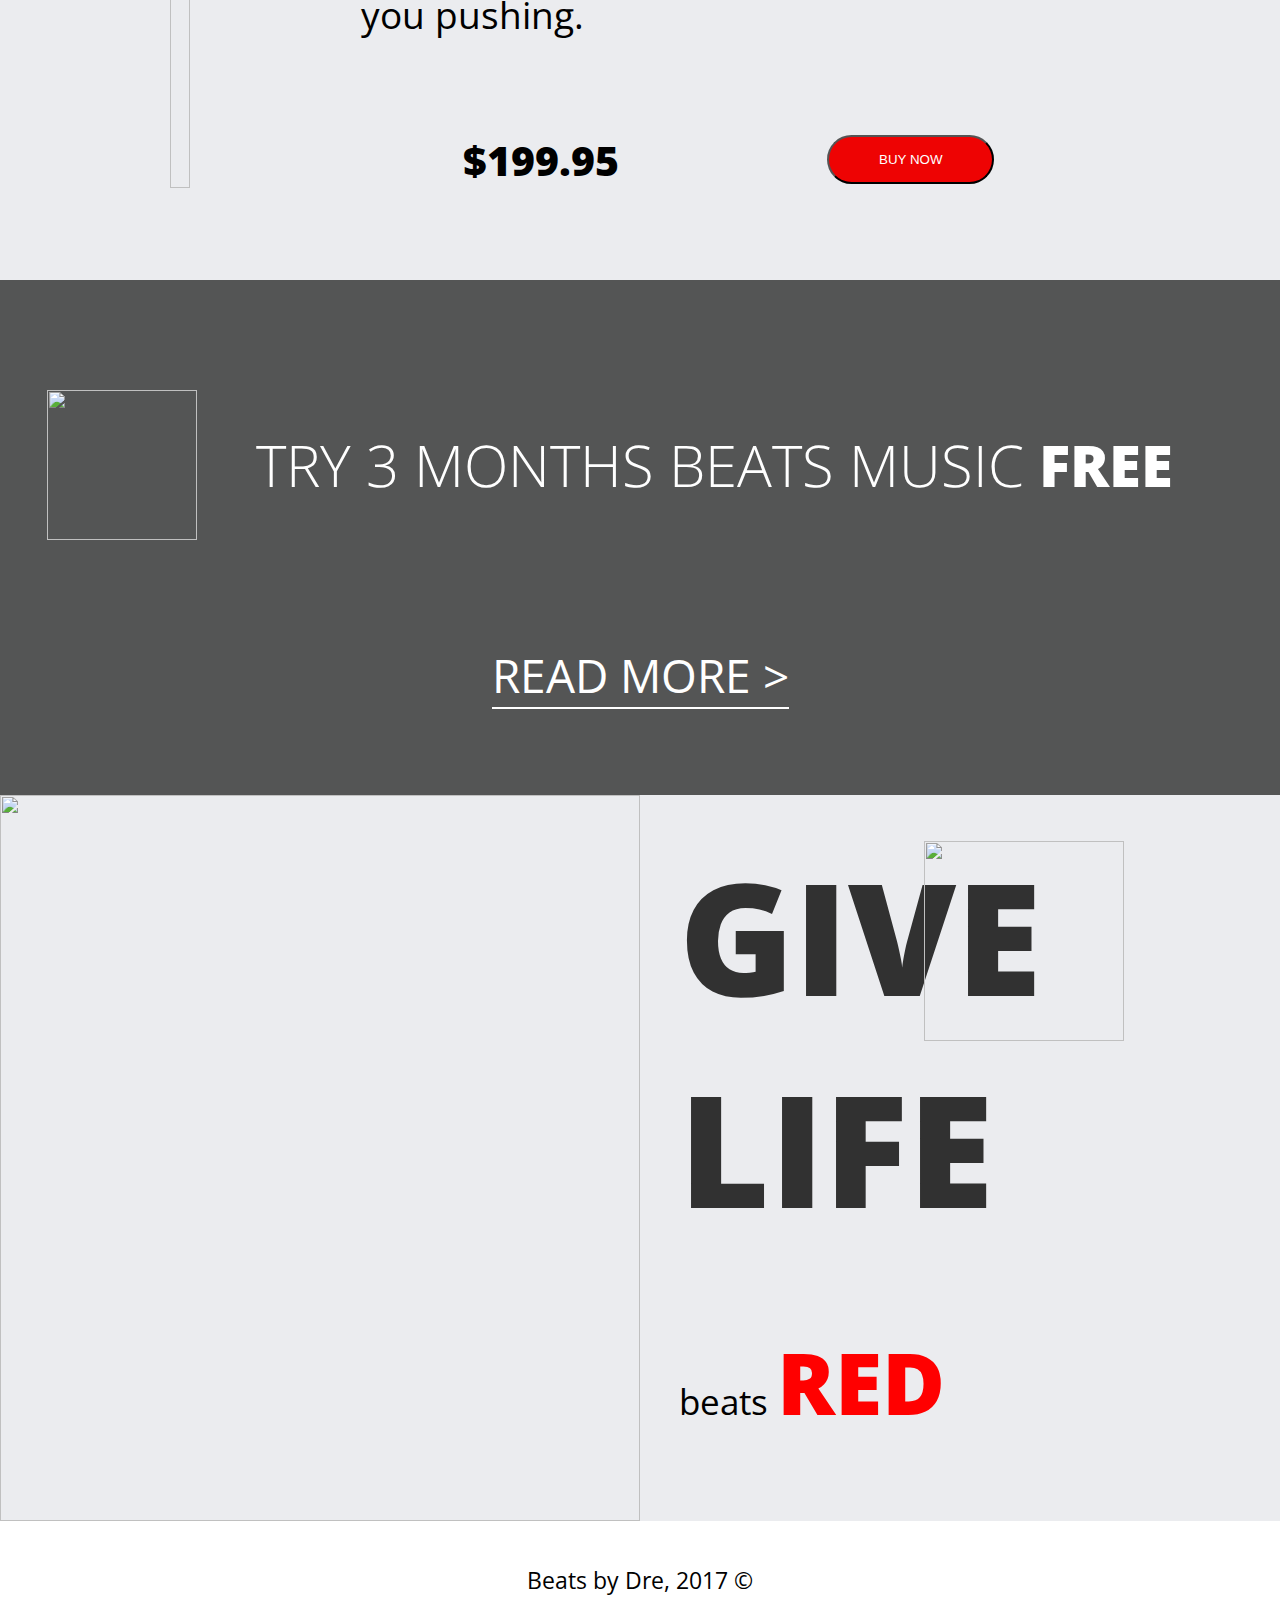
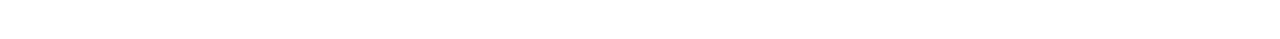
==== commit be18fd22: "fix power from performance power freedom" ====
--- a/HTML & CSS Exam - 28 March 2020/02. Beats/index.html
+++ b/HTML & CSS Exam - 28 March 2020/02. Beats/index.html
@@ -56,7 +56,7 @@
                 <p><span class="uppercase">powWERRRerbeats</span></p>
                 <p>
                   <span class="uppercase"
-                    ><span class="bold">performance.</span> power. freedom</span
+                    ><span class="bold">performance.</span> POw3RRR. freedom</span
                   >
                 </p>
               </div>
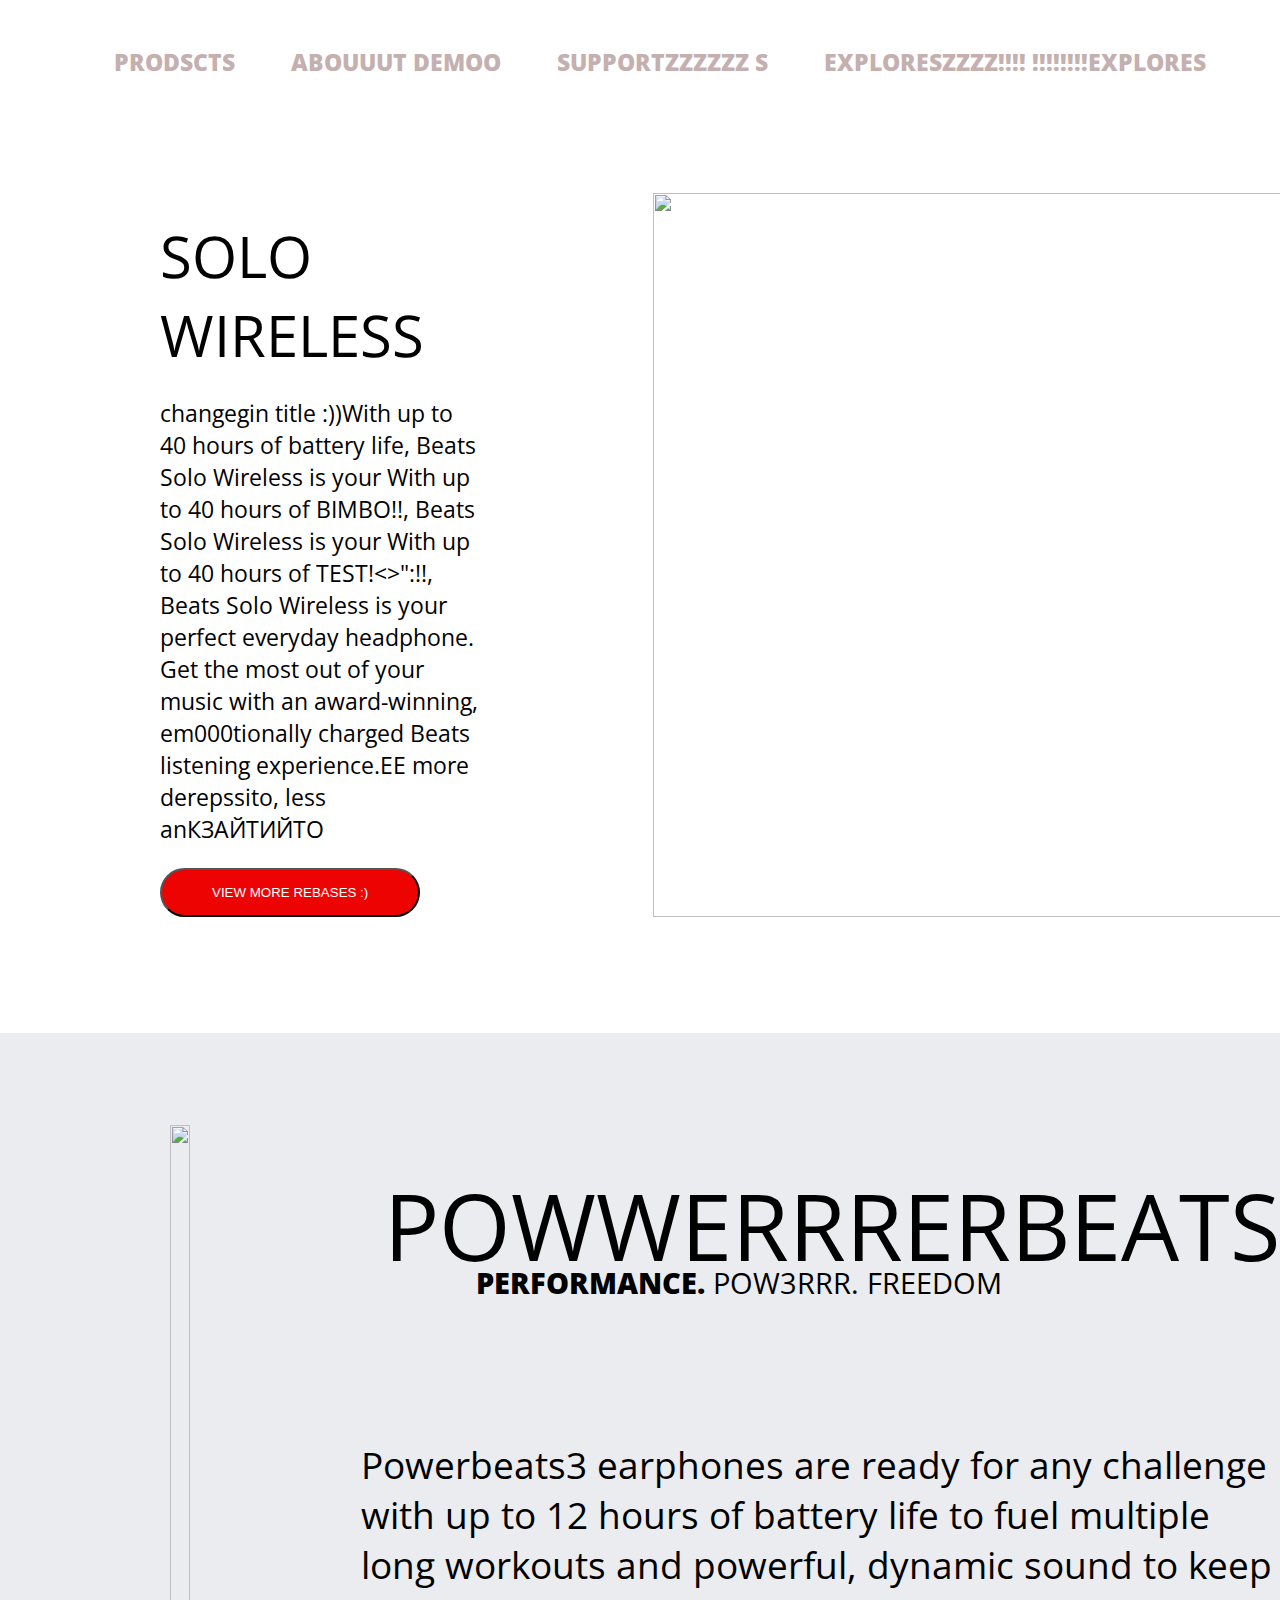
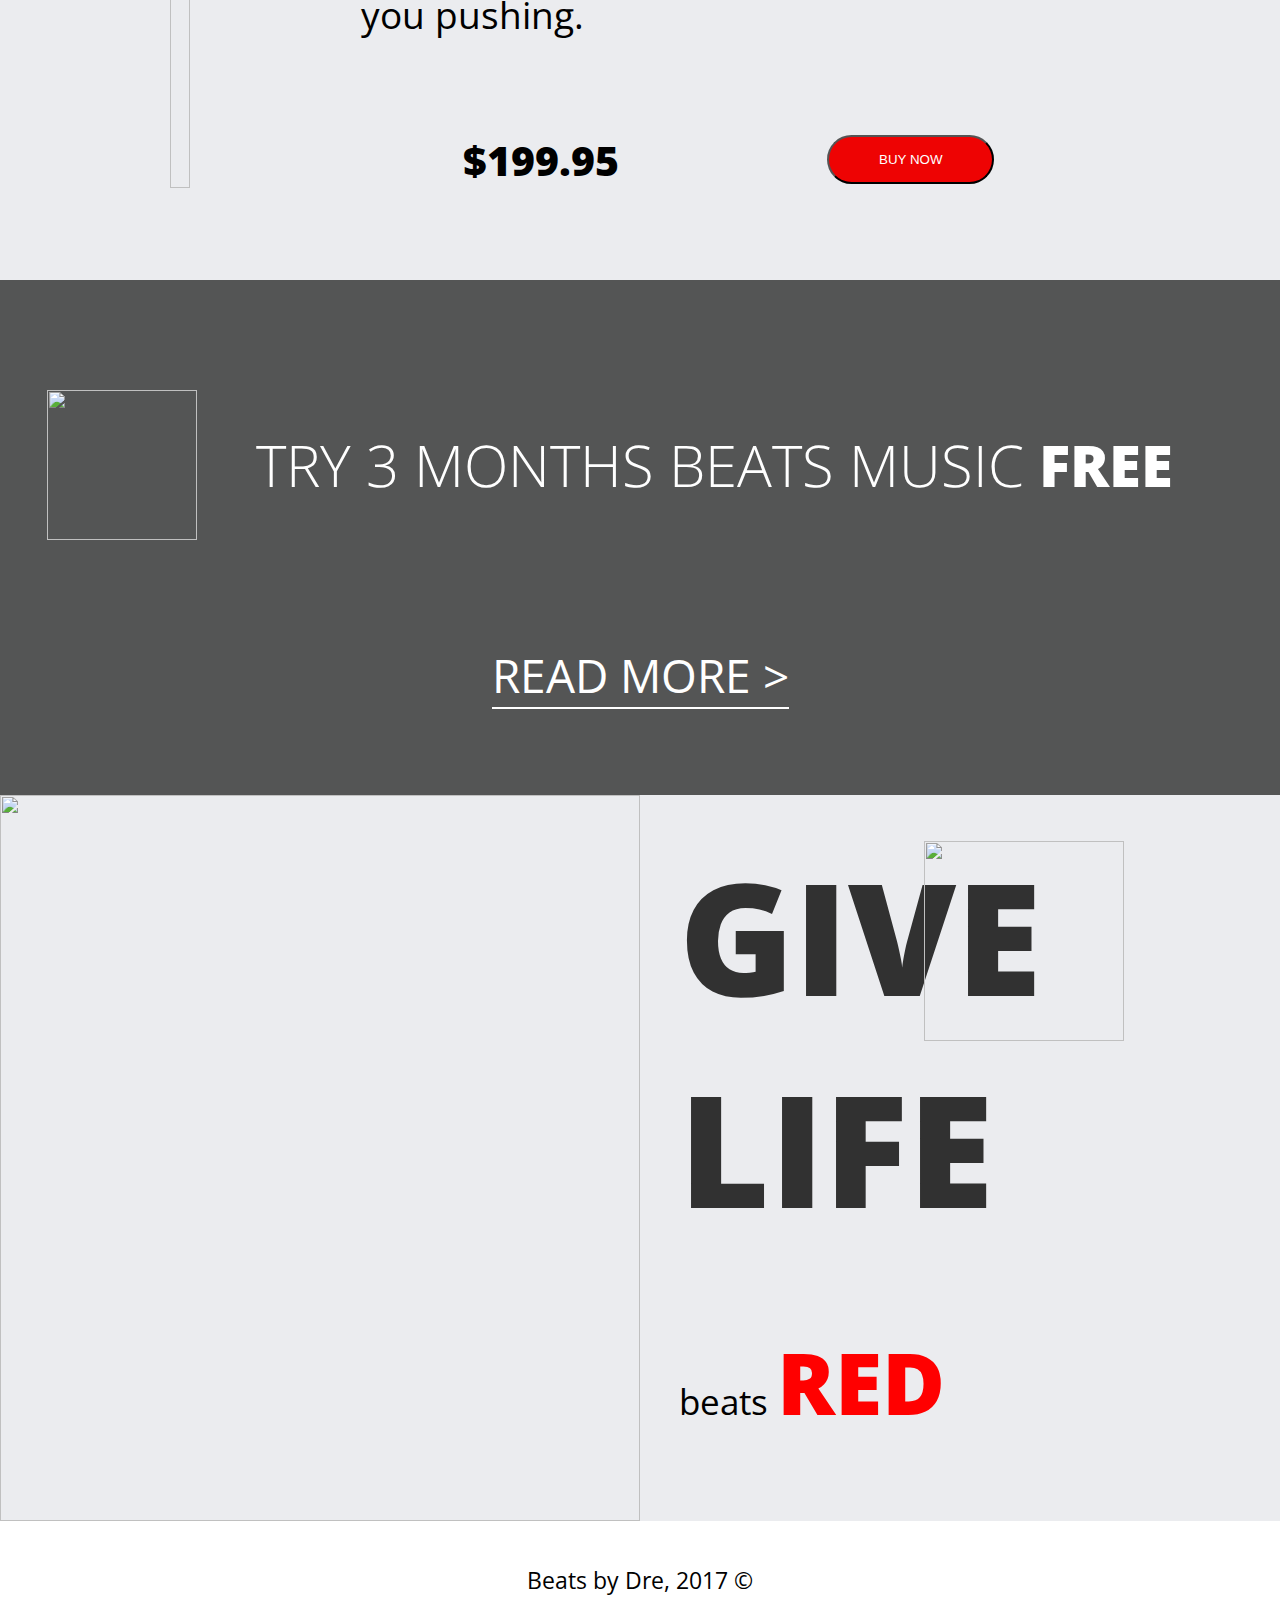
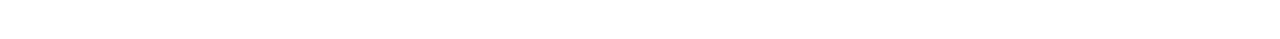
==== commit 2d2282ee: "Merge pull request #9 from demomemoemo/rebasetest" ====
--- a/HTML & CSS Exam - 28 March 2020/02. Beats/index.html
+++ b/HTML & CSS Exam - 28 March 2020/02. Beats/index.html
@@ -11,16 +11,17 @@
         <nav class="site-nav">
           <ul>
             <li>
-              <span class="bold uppercase"><a href="#">products</a></span>
+              <span class="bold uppercase"><a href="#">PRODScts</a></span>
             </li>
             <li>
-              <span class="bold uppercase"><a href="#">about us</a></span>
+              <span class="bold uppercase"><a href="#">aboUUUt DEMOO</a></span>
             </li>
             <li>
-              <span class="bold uppercase"><a href="#">supports</a></span>
+              <span class="bold uppercase"><a href="#">supportzzzzZZ  s</a></span>
             </li>
             <li>
               <span class="bold uppercase"><a href="#">exploreszzzz!!!!</a></span>
+              <span class="bold uppercase"><a href="#">!!!!!!!!explores</a></span>
             </li>
           </ul>
         </nav>
